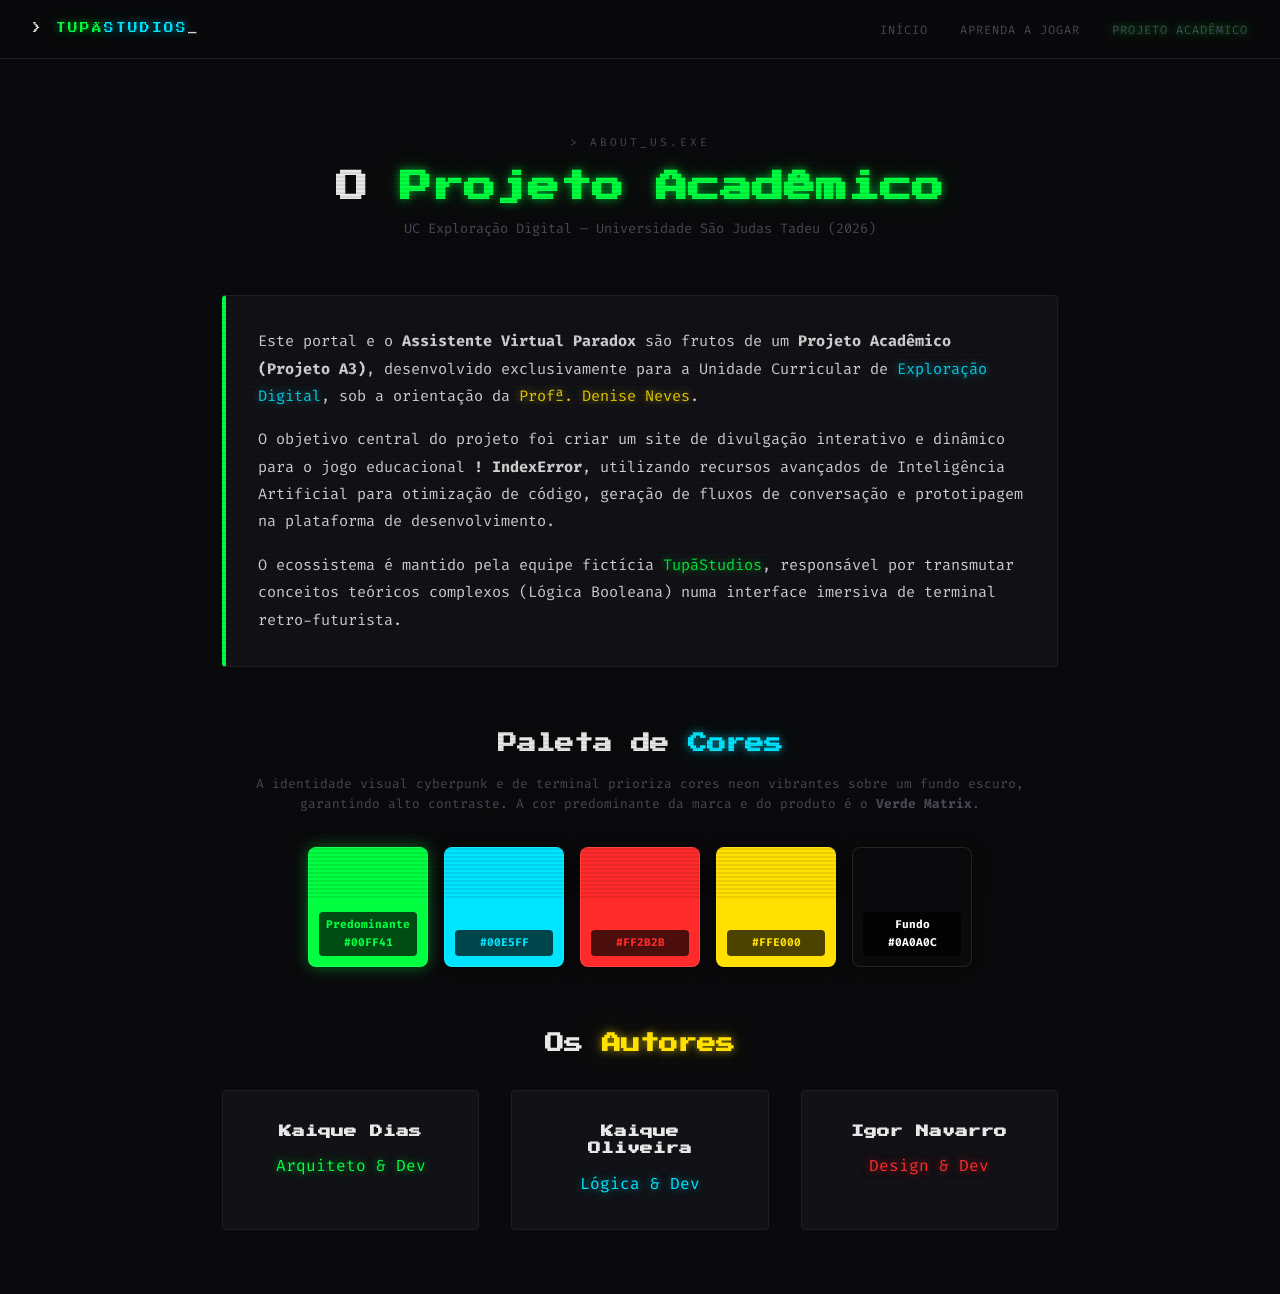
==== tupa.html @ 212822aa "feat/v12-ux-e-telas" ====
<!DOCTYPE html>
<html lang="pt-BR">
<head>
  <meta charset="UTF-8" />
  <meta name="viewport" content="width=device-width, initial-scale=1.0" />
  <title>Projeto Acadêmico — TupãStudios</title>
  <link href="https://fonts.googleapis.com/css2?family=Press+Start+2P&family=Fira+Code:wght@300;400;500;600&display=swap" rel="stylesheet" />
  <link rel="stylesheet" href="style.css" />
  <style>
    .about-content { padding: 8rem 2rem 4rem; max-width: 900px; margin: 0 auto; text-align: center; }
    
    .company-desc { background: var(--bg-card); border: 1px solid var(--border); padding: 2rem; border-radius: 4px; text-align: left; margin-bottom: 3rem; border-left: 4px solid var(--green); }
    .company-desc p { margin-bottom: 1rem; font-size: 0.95rem; color: var(--white); opacity: 0.9; line-height: 1.8; }
    .company-desc p:last-child { margin-bottom: 0; }

    .team-grid { display: grid; grid-template-columns: repeat(auto-fit, minmax(250px, 1fr)); gap: 2rem; margin-top: 2rem; }
    .team-member { background: var(--bg-card); border: 1px solid var(--border); padding: 2rem; border-radius: 4px; transition: transform 0.2s; }
    .team-member:hover { transform: translateY(-5px); border-color: var(--green); }
    .team-member h3 { font-family: var(--font-pixel); color: var(--white); font-size: 0.8rem; margin-bottom: 0.8rem; line-height: 1.4; }

    /* NOVA SEÇÃO: PALETA DE CORES */
    .palette-container { display: flex; flex-wrap: wrap; gap: 1rem; justify-content: center; margin-top: 2rem; margin-bottom: 4rem;}
    .color-swatch { width: 120px; height: 120px; border-radius: 8px; display: flex; flex-direction: column; justify-content: flex-end; padding: 10px; border: 1px solid rgba(255,255,255,0.1); box-shadow: 0 4px 15px rgba(0,0,0,0.5); }
    .swatch-hex { font-family: var(--font-mono); font-size: 0.7rem; font-weight: bold; background: rgba(0,0,0,0.7); padding: 4px; border-radius: 4px; text-align: center; }
    
    /* LORE ESCONDIDA */
    .lore-section { margin-top: 4rem; background: rgba(255, 43, 43, 0.05); padding: 3rem 2rem; border: 1px solid var(--red); border-radius: 4px; text-align: left; display: none; animation: glitch-reveal 0.5s ease; }
    @keyframes glitch-reveal { 0% { opacity: 0; transform: scale(0.98) translate(-5px, 5px); } 100% { opacity: 1; transform: scale(1) translate(0, 0); } }
    .lore-section h2 { font-family: var(--font-pixel); color: var(--red); font-size: 1.2rem; margin-bottom: 1.5rem; text-align: center; text-shadow: var(--glow-red);}
    .lore-item { margin-bottom: 1.5rem; padding-bottom: 1.5rem; border-bottom: 1px dashed rgba(255, 43, 43, 0.3); }
    .lore-item:last-child { border-bottom: none; margin-bottom: 0; padding-bottom: 0;}
    
    .secret-trigger { cursor: pointer; user-select: none; transition: color 0.2s; }
  </style>
</head>
<body>

  <div class="scanlines" aria-hidden="true"></div>

  <nav class="navbar">
    <span class="nav-logo">&gt; <span class="accent-green">TUPÃ</span><span class="accent-cyan">STUDIOS</span><span class="blink">_</span></span>
    <ul class="nav-links">
      <li><a href="index.html">Início</a></li>
      <li><a href="tutorial.html">Aprenda a Jogar</a></li>
      <li><a href="tupa.html" class="accent-green">Projeto Acadêmico</a></li>
    </ul>
  </nav>

  <div class="about-content">
    <div class="section-header">
      <span class="section-tag mono secret-trigger" id="lore-trigger" title="Arquivo de sistema bloqueado...">&gt; ABOUT_US.exe</span>
      <h2 class="section-title">O <span class="accent-green">Projeto Acadêmico</span></h2>
      <p class="section-sub">UC Exploração Digital — Universidade São Judas Tadeu (2026)</p>
    </div>

    <div class="company-desc mono">
      <p>Este portal e o <strong>Assistente Virtual Paradox</strong> são frutos de um <strong>Projeto Acadêmico (Projeto A3)</strong>, desenvolvido exclusivamente para a Unidade Curricular de <span class="accent-cyan">Exploração Digital</span>, sob a orientação da <span class="accent-yellow">Profª. Denise Neves</span>.</p>
      
      <p>O objetivo central do projeto foi criar um site de divulgação interativo e dinâmico para o jogo educacional <strong>! IndexError</strong>, utilizando recursos avançados de Inteligência Artificial para otimização de código, geração de fluxos de conversação e prototipagem na plataforma de desenvolvimento.</p>

      <p>O ecossistema é mantido pela equipe fictícia <span class="accent-green">TupãStudios</span>, responsável por transmutar conceitos teóricos complexos (Lógica Booleana) numa interface imersiva de terminal retro-futurista.</p>
    </div>

    <h2 class="section-title" style="font-size: 1.2rem; margin-top: 4rem; margin-bottom: 1rem;">Paleta de <span class="accent-cyan">Cores</span></h2>
    <p class="mono" style="font-size: 0.8rem; color: var(--muted); margin-bottom: 2rem;">A identidade visual cyberpunk e de terminal prioriza cores neon vibrantes sobre um fundo escuro, garantindo alto contraste. A cor predominante da marca e do produto é o <strong>Verde Matrix</strong>.</p>
    
    <div class="palette-container">
      <div class="color-swatch" style="background-color: #00ff41; box-shadow: 0 0 15px rgba(0,255,65,0.4);">
        <span class="swatch-hex" style="color: #00ff41;">Predominante<br>#00FF41</span>
      </div>
      <div class="color-swatch" style="background-color: #00e5ff;">
        <span class="swatch-hex" style="color: #00e5ff;">#00E5FF</span>
      </div>
      <div class="color-swatch" style="background-color: #ff2b2b;">
        <span class="swatch-hex" style="color: #ff2b2b;">#FF2B2B</span>
      </div>
      <div class="color-swatch" style="background-color: #ffe000;">
        <span class="swatch-hex" style="color: #ffe000;">#FFE000</span>
      </div>
      <div class="color-swatch" style="background-color: #0a0a0c;">
        <span class="swatch-hex" style="color: #fff;">Fundo<br>#0A0A0C</span>
      </div>
    </div>

    <h2 class="section-title" style="font-size: 1.2rem; margin-top: 4rem; margin-bottom: 2rem;">Os <span class="accent-yellow">Autores</span></h2>
    <div class="team-grid">
      <div class="team-member">
        <h3>Kaique Dias</h3>
        <p class="mono accent-green">Arquiteto & Dev</p>
      </div>
      <div class="team-member">
        <h3>Kaique Oliveira</h3>
        <p class="mono accent-cyan">Lógica & Dev</p>
      </div>
      <div class="team-member">
        <h3>Igor Navarro</h3>
        <p class="mono accent-red">Design & Dev</p>
      </div>
    </div>

    <div class="lore-section" id="secret-lore">
      <h2>⚠️ ARQUIVOS DA TUPÃ DESBLOQUEADOS ⚠️</h2>
      <div class="lore-item">
        <h3 class="accent-yellow mono">&gt; Operação Igor Furlobo</h3>
        <p class="mono">Reza a lenda na TupãStudios que o email do Igor na verdade é "igorfurabolo". Enquanto os dois Kaiques codam, o Igor garante o nível de açúcar do time roubando doces na calada da noite.</p>
      </div>
      <div class="lore-item">
        <h3 class="accent-cyan mono">&gt; Segurança Nível Unicórnio</h3>
        <p class="mono">A sala de servidores da Matriz é guardada por um unicórnio tático. É ele quem reinicia os roteadores quando o ping do jogo sobe.</p>
      </div>
      <div class="lore-item">
        <h3 class="accent-red mono">&gt; O Módulo Italiano (Paradox)</h3>
        <p class="mono">Durante madrugadas intensas de código, o bot Paradox herdou o espírito das pistas. Experimente falar sobre "Francesco Virgolini" no Chatbot e veja o sotaque italiano assumir o controle.</p>
      </div>
    </div>

  </div>

  <script>
    const trigger = document.getElementById('lore-trigger');
    const loreSection = document.getElementById('secret-lore');
    let clickCount = 0;
    let clickTimer;

    trigger.addEventListener('click', () => {
      clickCount++;
      clearTimeout(clickTimer);
      clickTimer = setTimeout(() => { clickCount = 0; }, 1500);

      if (clickCount === 1) trigger.style.color = 'var(--yellow)';
      if (clickCount === 2) trigger.style.color = 'var(--red)';

      if (clickCount === 3) {
        trigger.textContent = '> ACESSO_CONCEDIDO';
        trigger.style.color = 'var(--green)';
        loreSection.style.display = 'block';
        setTimeout(() => { loreSection.scrollIntoView({ behavior: 'smooth', block: 'start' }); }, 100);
        trigger.style.pointerEvents = 'none';
      }
    });
  </script>

  <script src="script.js"></script>
</body>
</html>
---- style.css ----
/* ===================================
   ! IndexError — TupãStudios
   style.css
   =================================== */

/* ---- RESET & BASE ---- */
*, *::before, *::after {
  box-sizing: border-box;
  margin: 0;
  padding: 0;
}

:root {
  --bg:          #0a0a0c;
  --bg-2:        #0f0f14;
  --bg-3:        #141419;
  --bg-card:     #111116;
  --green:       #00ff41;
  --green-dim:   #00c832;
  --red:         #ff2b2b;
  --red-dim:     #c41a1a;
  --cyan:        #00e5ff;
  --cyan-dim:    #009fb5;
  --yellow:      #ffe000;
  --yellow-dim:  #c8a800;
  --white:       #e8e8e8;
  --muted:       #4a4a5a;
  --border:      #1e1e28;
  --font-pixel:  'Press Start 2P', monospace;
  --font-mono:   'Fira Code', 'Courier New', monospace;
  --glow-green:  0 0 8px rgba(0,255,65,0.6),  0 0 24px rgba(0,255,65,0.2);
  --glow-cyan:   0 0 8px rgba(0,229,255,0.6), 0 0 24px rgba(0,229,255,0.2);
  --glow-red:    0 0 8px rgba(255,43,43,0.6), 0 0 24px rgba(255,43,43,0.2);
  --glow-yellow: 0 0 8px rgba(255,224,0,0.6), 0 0 24px rgba(255,224,0,0.2);
}

html {
  scroll-behavior: smooth;
  font-size: 16px;
}

body {
  background-color: var(--bg);
  color: var(--white);
  font-family: var(--font-mono);
  overflow-x: hidden;
  line-height: 1.6;
}

/* ---- UTILITY ---- */
.mono          { font-family: var(--font-mono); }
.accent-green  { color: var(--green); text-shadow: var(--glow-green); }
.accent-red    { color: var(--red); text-shadow: var(--glow-red); }
.accent-cyan   { color: var(--cyan); text-shadow: var(--glow-cyan); }
.accent-yellow { color: var(--yellow); text-shadow: var(--glow-yellow); }
.accent-white  { color: var(--white); text-shadow: 0 0 5px rgba(255,255,255,0.5); }

code {
  font-family: var(--font-mono);
  background: rgba(0,255,65,0.08);
  color: var(--green);
  padding: 0 4px;
  border-radius: 2px;
  border: 1px solid rgba(0,255,65,0.2);
}

.container {
  max-width: 1100px;
  margin: 0 auto;
  padding: 0 2rem;
}

/* ---- SCANLINES ---- */
.scanlines {
  position: fixed;
  inset: 0;
  z-index: 9999;
  pointer-events: none;
  background: repeating-linear-gradient(
    0deg,
    transparent,
    transparent 2px,
    rgba(0,0,0,0.08) 2px,
    rgba(0,0,0,0.08) 4px
  );
}

/* ---- BLINK ---- */
@keyframes blink {
  0%,100% { opacity: 1; }
  50%      { opacity: 0; }
}
.blink { animation: blink 1s step-start infinite; }

/* ---- GLITCH TITLE ---- */
@keyframes glitch-1 {
  0%,100%   { clip-path: inset(40% 0 61% 0); transform: translate(-4px, 0); }
  20%       { clip-path: inset(92% 0 1%  0); transform: translate(4px,  0); }
  40%       { clip-path: inset(43% 0 50% 0); transform: translate(-2px, 0); }
  60%       { clip-path: inset(25% 0 58% 0); transform: translate(2px,  0); }
  80%       { clip-path: inset(54% 0 7%  0); transform: translate(-4px, 0); }
}
@keyframes glitch-2 {
  0%,100%   { clip-path: inset(61% 0 1%  0); transform: translate(4px,  0); }
  20%       { clip-path: inset(33% 0 40% 0); transform: translate(-4px, 0); }
  40%       { clip-path: inset(72% 0 14% 0); transform: translate(2px,  0); }
  60%       { clip-path: inset(10% 0 83% 0); transform: translate(-2px, 0); }
  80%       { clip-path: inset(82% 0 3%  0); transform: translate(4px,  0); }
}

.glitch { position: relative; }
.glitch::before,
.glitch::after {
  content: attr(data-text);
  position: absolute;
  inset: 0;
  font-family: inherit;
  font-size: inherit;
}
.glitch::before {
  color: var(--cyan);
  animation: glitch-1 3s infinite linear;
  opacity: 0.7;
}
.glitch::after {
  color: var(--red);
  animation: glitch-2 3s infinite linear;
  opacity: 0.7;
}

/* ---- NAVBAR ---- */
.navbar {
  position: fixed;
  top: 0; left: 0; right: 0;
  z-index: 1000;
  display: flex;
  align-items: center;
  justify-content: space-between;
  padding: 1rem 2rem;
  background: rgba(10,10,12,0.85);
  backdrop-filter: blur(8px);
  border-bottom: 1px solid var(--border);
}

.nav-logo {
  font-family: var(--font-pixel);
  font-size: 0.6rem;
  letter-spacing: 2px;
  white-space: nowrap;
}

.nav-links {
  list-style: none;
  display: flex;
  gap: 2rem;
}

.nav-links a {
  color: var(--muted);
  text-decoration: none;
  font-size: 0.75rem;
  letter-spacing: 1px;
  text-transform: uppercase;
  transition: color 0.2s;
}
.nav-links a:hover { color: var(--green); text-shadow: var(--glow-green); }

.nav-cta {
  border: 1px solid var(--green) !important;
  color: var(--green) !important;
  padding: 0.3rem 0.8rem;
  border-radius: 2px;
}
.nav-cta:hover {
  background: rgba(0,255,65,0.1) !important;
}

.hamburger {
  display: none;
  background: none;
  border: none;
  color: var(--green);
  font-size: 1.4rem;
  cursor: pointer;
}

/* ---- HERO ---- */
@keyframes fade-up {
  from { opacity:0; transform: translateY(24px); }
  to   { opacity:1; transform: translateY(0); }
}

.hero {
  position: relative;
  min-height: 100vh;
  display: flex;
  flex-direction: column;
  align-items: center;
  justify-content: center;
  text-align: center;
  padding: 8rem 2rem 4rem;
  overflow: hidden;
}

/* animated grid bg */
.hero-bg-grid {
  position: absolute;
  inset: 0;
  background-image:
    linear-gradient(rgba(0,255,65,0.04) 1px, transparent 1px),
    linear-gradient(90deg, rgba(0,255,65,0.04) 1px, transparent 1px);
  background-size: 40px 40px;
  animation: grid-pan 20s linear infinite;
}
@keyframes grid-pan {
  from { background-position: 0 0; }
  to   { background-position: 40px 40px; }
}

.hero-glitch-wrapper {
  position: relative;
  z-index: 1;
  animation: fade-up 0.8s ease both;
}

.hero-pre-title {
  font-family: var(--font-mono);
  font-size: 0.75rem;
  color: var(--green);
  letter-spacing: 3px;
  margin-bottom: 1.5rem;
  animation: fade-up 0.6s 0.1s ease both;
  opacity: 0;
}

.hero-title {
  font-family: var(--font-pixel);
  font-size: clamp(2.2rem, 8vw, 5.5rem);
  color: var(--green);
  text-shadow: var(--glow-green);
  line-height: 1.1;
  margin-bottom: 1.5rem;
  animation: fade-up 0.7s 0.3s ease both;
  opacity: 0;
}

.hero-subtitle {
  font-family: var(--font-mono);
  font-size: clamp(0.9rem, 2vw, 1.15rem);
  color: var(--white);
  line-height: 1.8;
  max-width: 600px;
  margin: 0 auto 2.5rem;
  animation: fade-up 0.7s 0.5s ease both;
  opacity: 0;
}

.hero-buttons {
  display: flex;
  gap: 1rem;
  justify-content: center;
  flex-wrap: wrap;
  margin-bottom: 3rem;
  animation: fade-up 0.7s 0.7s ease both;
  opacity: 0;
}

.btn-primary, .btn-secondary {
  display: inline-flex;
  align-items: center;
  gap: 0.5rem;
  padding: 0.9rem 1.8rem;
  font-family: var(--font-pixel);
  font-size: 0.55rem;
  text-decoration: none;
  letter-spacing: 1px;
  border-radius: 2px;
  transition: all 0.2s;
  cursor: pointer;
  border: 2px solid transparent;
}

.btn-primary {
  background: var(--green);
  color: var(--bg);
  border-color: var(--green);
}
.btn-primary:hover {
  background: transparent;
  color: var(--green);
  box-shadow: var(--glow-green);
}

.btn-secondary {
  background: transparent;
  color: var(--cyan);
  border-color: var(--cyan);
}
.btn-secondary:hover {
  background: rgba(0,229,255,0.1);
  box-shadow: var(--glow-cyan);
}

.btn-icon { font-size: 0.8rem; }

.hero-stats {
  display: flex;
  align-items: center;
  justify-content: center;
  gap: 1.5rem;
  animation: fade-up 0.7s 0.9s ease both;
  opacity: 0;
  flex-wrap: wrap;
}

.stat-item { display: flex; flex-direction: column; align-items: center; gap: 0.2rem; }
.stat-val   { font-family: var(--font-pixel); font-size: 1.4rem; }
.stat-label { font-family: var(--font-mono); font-size: 0.6rem; color: var(--muted); letter-spacing: 2px; }
.stat-sep   { color: var(--muted); font-size: 1.5rem; }

.hero-scroll-hint {
  position: absolute;
  bottom: 2rem;
  left: 50%;
  transform: translateX(-50%);
  display: flex;
  flex-direction: column;
  align-items: center;
  gap: 0.3rem;
  color: var(--muted);
  font-size: 0.65rem;
  animation: fade-up 1s 1.2s ease both;
  opacity: 0;
}
@keyframes bounce {
  0%,100% { transform: translateY(0); }
  50%     { transform: translateY(6px); }
}
.scroll-arrow { animation: bounce 1.5s ease infinite; }

/* ---- SECTION COMMON ---- */
.section-about,
.section-mechanics,
.section-terminal {
  padding: 6rem 0;
  position: relative;
}

.section-about    { background: var(--bg-2); }
.section-mechanics{ background: var(--bg); }
.section-terminal { background: var(--bg-2); }

.section-header {
  text-align: center;
  margin-bottom: 3.5rem;
}

.section-tag {
  display: inline-block;
  font-size: 0.7rem;
  color: var(--muted);
  letter-spacing: 3px;
  margin-bottom: 0.8rem;
  text-transform: uppercase;
}

.section-title {
  font-family: var(--font-pixel);
  font-size: clamp(1.2rem, 4vw, 2rem);
  margin-bottom: 0.5rem;
  line-height: 1.4;
}

.section-sub {
  color: var(--muted);
  font-size: 0.85rem;
  max-width: 520px;
  margin: 0 auto;
}

/* ---- ABOUT SECTION ---- */
.about-grid {
  display: grid;
  grid-template-columns: 1fr 1fr;
  gap: 3rem;
  align-items: center;
}

.about-desc {
  font-size: 0.9rem;
  color: var(--white);
  margin-bottom: 1.2rem;
  line-height: 1.8;
  opacity: 0.9;
}

/* Terminal Mockup (hero preview) */
.terminal-mockup {
  background: var(--bg-card);
  border: 1px solid var(--border);
  border-radius: 4px;
  overflow: hidden;
  box-shadow: 0 0 40px rgba(0,255,65,0.08);
}

.tm-header {
  background: #1a1a22;
  padding: 0.7rem 1rem;
  display: flex;
  align-items: center;
  gap: 0.5rem;
  border-bottom: 1px solid var(--border);
}

.tm-dot {
  width: 12px; height: 12px;
  border-radius: 50%;
}
.tm-dot.red    { background: var(--red);    box-shadow: 0 0 6px var(--red); }
.tm-dot.yellow { background: var(--yellow); box-shadow: 0 0 6px var(--yellow); }
.tm-dot.green  { background: var(--green);  box-shadow: 0 0 6px var(--green); }

.tm-title {
  flex: 1;
  text-align: center;
  font-size: 0.65rem;
  color: var(--muted);
}

.tm-body {
  padding: 1.2rem;
  min-height: 180px;
}

.tm-line {
  font-size: 0.75rem;
  margin-bottom: 0.5rem;
  line-height: 1.6;
}

.tm-input-line { display: flex; align-items: center; gap: 0.3rem; margin-top: 0.8rem; }
.tm-cursor { color: var(--green); }

/* flicker anim for one line */
@keyframes flicker {
  0%,95%,100% { opacity: 1; }
  96%         { opacity: 0.3; }
  98%         { opacity: 0.7; }
}
.blink-line { animation: flicker 4s ease infinite; }

/* ---- MECHANICS ---- */
.mechanics-grid {
  display: grid;
  grid-template-columns: repeat(3, 1fr);
  gap: 1.5rem;
}

.level-card {
  background: var(--bg-card);
  border: 1px solid var(--border);
  border-radius: 4px;
  padding: 2rem 1.5rem;
  transition: transform 0.2s, border-color 0.2s, box-shadow 0.2s;
  position: relative;
  overflow: hidden;
}
.level-card::before {
  content: '';
  position: absolute;
  top: 0; left: 0; right: 0;
  height: 2px;
}
.level-card[data-level="1"]::before { background: var(--green); box-shadow: var(--glow-green); }
.level-card[data-level="2"]::before { background: var(--cyan);  box-shadow: var(--glow-cyan); }
.level-card[data-level="3"]::before { background: var(--red);   box-shadow: var(--glow-red); }

.level-card:hover {
  transform: translateY(-6px);
  border-color: var(--muted);
}
.level-card[data-level="1"]:hover { box-shadow: 0 8px 32px rgba(0,255,65,0.12); }
.level-card[data-level="2"]:hover { box-shadow: 0 8px 32px rgba(0,229,255,0.12); }
.level-card[data-level="3"]:hover { box-shadow: 0 8px 32px rgba(255,43,43,0.12); }

.level-number {
  font-size: 0.55rem;
  color: var(--muted);
  letter-spacing: 3px;
  margin-bottom: 0.8rem;
}

.level-op {
  font-family: var(--font-pixel);
  font-size: 2rem;
  margin-bottom: 0.8rem;
}

.level-name {
  font-family: var(--font-pixel);
  font-size: 0.8rem;
  margin-bottom: 1rem;
  color: var(--white);
}

.level-desc {
  font-size: 0.75rem;
  color: var(--muted);
  line-height: 1.8;
  margin-bottom: 1.2rem;
}

.level-examples {
  display: flex;
  flex-direction: column;
  gap: 0.5rem;
  margin-bottom: 1.2rem;
}

.cmd-example {
  display: flex;
  align-items: center;
  gap: 0.5rem;
  font-size: 0.7rem;
  background: rgba(0,0,0,0.3);
  padding: 0.4rem 0.6rem;
  border-radius: 2px;
  border-left: 2px solid var(--border);
  flex-wrap: wrap;
}

.cmd-arrow { color: var(--muted); }

.level-badge {
  border-top: 1px solid var(--border);
  padding-top: 0.8rem;
}
.badge-text {
  font-size: 0.55rem;
  color: var(--muted);
  letter-spacing: 2px;
}

/* ---- PARADOX TERMINAL ---- */
.terminal-container {
  max-width: 780px;
  margin: 0 auto;
  background: var(--bg-card);
  border: 1px solid var(--border);
  border-radius: 4px;
  overflow: hidden;
  box-shadow: 0 0 60px rgba(0,229,255,0.08);
}

.terminal-header {
  background: #1a1a22;
  padding: 0.7rem 1rem;
  display: flex;
  align-items: center;
  gap: 0.8rem;
  border-bottom: 1px solid var(--border);
}

.term-dots { display: flex; gap: 0.4rem; }

.term-title {
  flex: 1;
  text-align: center;
  font-size: 0.65rem;
  color: var(--muted);
}

.term-status {
  font-size: 0.6rem;
  letter-spacing: 1px;
}

.terminal-body {
  min-height: 320px;
  max-height: 400px;
  overflow-y: auto;
  padding: 1.2rem;
  display: flex;
  flex-direction: column;
  gap: 0.4rem;
  scroll-behavior: smooth;
}

/* scrollbar */
.terminal-body::-webkit-scrollbar { width: 4px; }
.terminal-body::-webkit-scrollbar-track { background: transparent; }
.terminal-body::-webkit-scrollbar-thumb { background: var(--muted); border-radius: 2px; }

.term-msg {
  font-size: 0.78rem;
  line-height: 1.7;
  animation: msg-appear 0.2s ease;
}
@keyframes msg-appear {
  from { opacity:0; transform:translateX(-8px); }
  to   { opacity:1; transform:translateX(0); }
}

.term-msg.bot  { color: var(--cyan); }
.term-msg.user { color: var(--white); }
.term-msg.sys  { color: var(--yellow); font-style: italic; }
.term-msg.err  { color: var(--red); }
.term-msg.ok   { color: var(--green); }

.term-msg .prefix { opacity: 0.6; margin-right: 0.4rem; }

.terminal-input-area {
  display: flex;
  align-items: center;
  gap: 0.5rem;
  padding: 0.8rem 1.2rem;
  border-top: 1px solid var(--border);
  background: rgba(0,0,0,0.2);
}

.input-prompt {
  font-size: 0.7rem;
  white-space: nowrap;
  flex-shrink: 0;
}

.terminal-input {
  flex: 1;
  background: transparent;
  border: none;
  outline: none;
  color: var(--white);
  font-family: var(--font-mono);
  font-size: 0.82rem;
  caret-color: var(--green);
}

.terminal-hint {
  padding: 0.5rem 1.2rem;
  font-size: 0.62rem;
  color: var(--muted);
  border-top: 1px solid var(--border);
  background: rgba(0,0,0,0.15);
}

/* ---- FOOTER ---- */
.footer {
  background: var(--bg);
  border-top: 1px solid var(--border);
  padding: 3rem 0 0;
}

.footer-inner {
  display: flex;
  flex-wrap: wrap;
  gap: 1.5rem;
  justify-content: space-between;
  align-items: center;
  padding-bottom: 2rem;
}

.footer-logo {
  font-size: 0.85rem;
}

.footer-links {
  display: flex;
  gap: 1.5rem;
  flex-wrap: wrap;
}

.footer-links a {
  color: var(--muted);
  text-decoration: none;
  font-size: 0.75rem;
  transition: color 0.2s;
}
.footer-links a:hover { color: var(--green); }

.footer-copy {
  font-size: 0.7rem;
  color: var(--muted);
  width: 100%;
  text-align: center;
  padding-top: 1rem;
  border-top: 1px solid var(--border);
}

.footer-bottom {
  text-align: center;
  padding: 1rem 2rem;
  font-size: 0.6rem;
  color: var(--muted);
  border-top: 1px solid var(--border);
}

/* ---- MOBILE NAV ---- */
@media (max-width: 768px) {
  .hamburger { display: block; }

  .nav-links {
    display: none;
    flex-direction: column;
    gap: 1rem;
    position: absolute;
    top: 100%;
    left: 0; right: 0;
    background: rgba(10,10,12,0.97);
    padding: 1.5rem 2rem;
    border-bottom: 1px solid var(--border);
    backdrop-filter: blur(8px);
  }
  .nav-links.open { display: flex; }

  .about-grid { grid-template-columns: 1fr; }

  .mechanics-grid { grid-template-columns: 1fr; }

  .hero-title { font-size: 2rem; }

  .footer-inner { flex-direction: column; text-align: center; }
}

@media (max-width: 480px) {
  .terminal-container { margin: 0; border-radius: 0; border-left: none; border-right: none; }
  .hero-stats { gap: 0.8rem; }
  .stat-val { font-size: 1rem; }
}

/* ---- DEMO TIMER ANIMATION ---- */
@keyframes timer-pulse {
  0%,100% { text-shadow: var(--glow-red); }
  50%     { text-shadow: none; }
}
#demo-timer { animation: timer-pulse 1s ease infinite; }


/* ---- MODE TOGGLE ---- */
.mode-toggle-container {
  margin-top: 1.5rem;
  display: flex;
  align-items: center;
  justify-content: center;
  gap: 1rem;
}

.mode-label {
  font-size: 0.7rem;
  color: var(--muted);
}

.mode-btn {
  background: transparent;
  border: 1px solid var(--border);
  padding: 0.5rem 1rem;
  font-family: var(--font-pixel);
  font-size: 0.6rem;
  cursor: pointer;
  transition: all 0.3s;
  border-radius: 4px;
}

.mode-btn.sarcastic {
  color: var(--red);
  border-color: var(--red);
  box-shadow: inset 0 0 10px rgba(255, 43, 43, 0.1);
}

.mode-btn.assistant {
  color: var(--cyan);
  border-color: var(--cyan);
  box-shadow: inset 0 0 10px rgba(0, 229, 255, 0.1);
}

.mechanics-grid {
  grid-template-columns: repeat(auto-fit, minmax(300px, 1fr)); /* Melhora o layout para 5 itens */
}

/* =========================================================
   CHATBOT FLUTUANTE (WIDGET)
   ========================================================= */
.chat-widget {
  position: fixed;
  bottom: 2rem;
  right: 2rem;
  z-index: 9999;
  display: flex;
  flex-direction: column;
  align-items: flex-end;
}

.chat-toggle-btn {
  background: var(--bg-card);
  border: 1px solid var(--cyan);
  color: var(--white);
  padding: 1rem 1.5rem;
  border-radius: 30px;
  font-family: var(--font-pixel);
  font-size: 0.6rem;
  cursor: pointer;
  box-shadow: var(--glow-cyan);
  transition: all 0.3s ease;
  display: flex;
  align-items: center;
  gap: 0.5rem;
}

.chat-toggle-btn:hover {
  background: rgba(0, 229, 255, 0.1);
  transform: translateY(-5px);
}

.chat-window {
  width: 450px;
  height: 550px;
  background: var(--bg-card);
  border: 1px solid var(--border);
  border-radius: 8px;
  box-shadow: 0 10px 50px rgba(0, 229, 255, 0.15);
  display: flex;
  flex-direction: column;
  margin-bottom: 1rem;
  transition: all 0.3s cubic-bezier(0.25, 0.8, 0.25, 1);
  
  /* Estado Fechado */
  opacity: 0;
  transform: translateY(20px) scale(0.95);
  pointer-events: none;
  transform-origin: bottom right;
}

.chat-window.open {
  /* Estado Aberto */
  opacity: 1;
  transform: translateY(0) scale(1);
  pointer-events: all;
}

.chat-window.expanded {
  /* Estado Expandido (Ecrã Inteiro/Maior) */
  width: 80vw;
  height: 80vh;
  position: fixed;
  top: 50%;
  left: 50%;
  transform: translate(-50%, -50%) scale(1);
  margin-bottom: 0;
  z-index: 10000;
}

/* Responsividade para celular */
@media (max-width: 768px) {
  .chat-widget {
    bottom: 1rem;
    right: 1rem;
  }
  .chat-window {
    width: calc(100vw - 2rem);
    height: 60vh;
  }
  .chat-window.expanded {
    width: 100vw;
    height: 100vh;
    border-radius: 0;
  }
  .chat-toggle-btn {
    padding: 1rem;
  }
  .chat-toggle-btn span:last-child {
    display: none; /* Esconde o texto "Falar com Paradox" no celular, deixa só o ícone */
  }
}
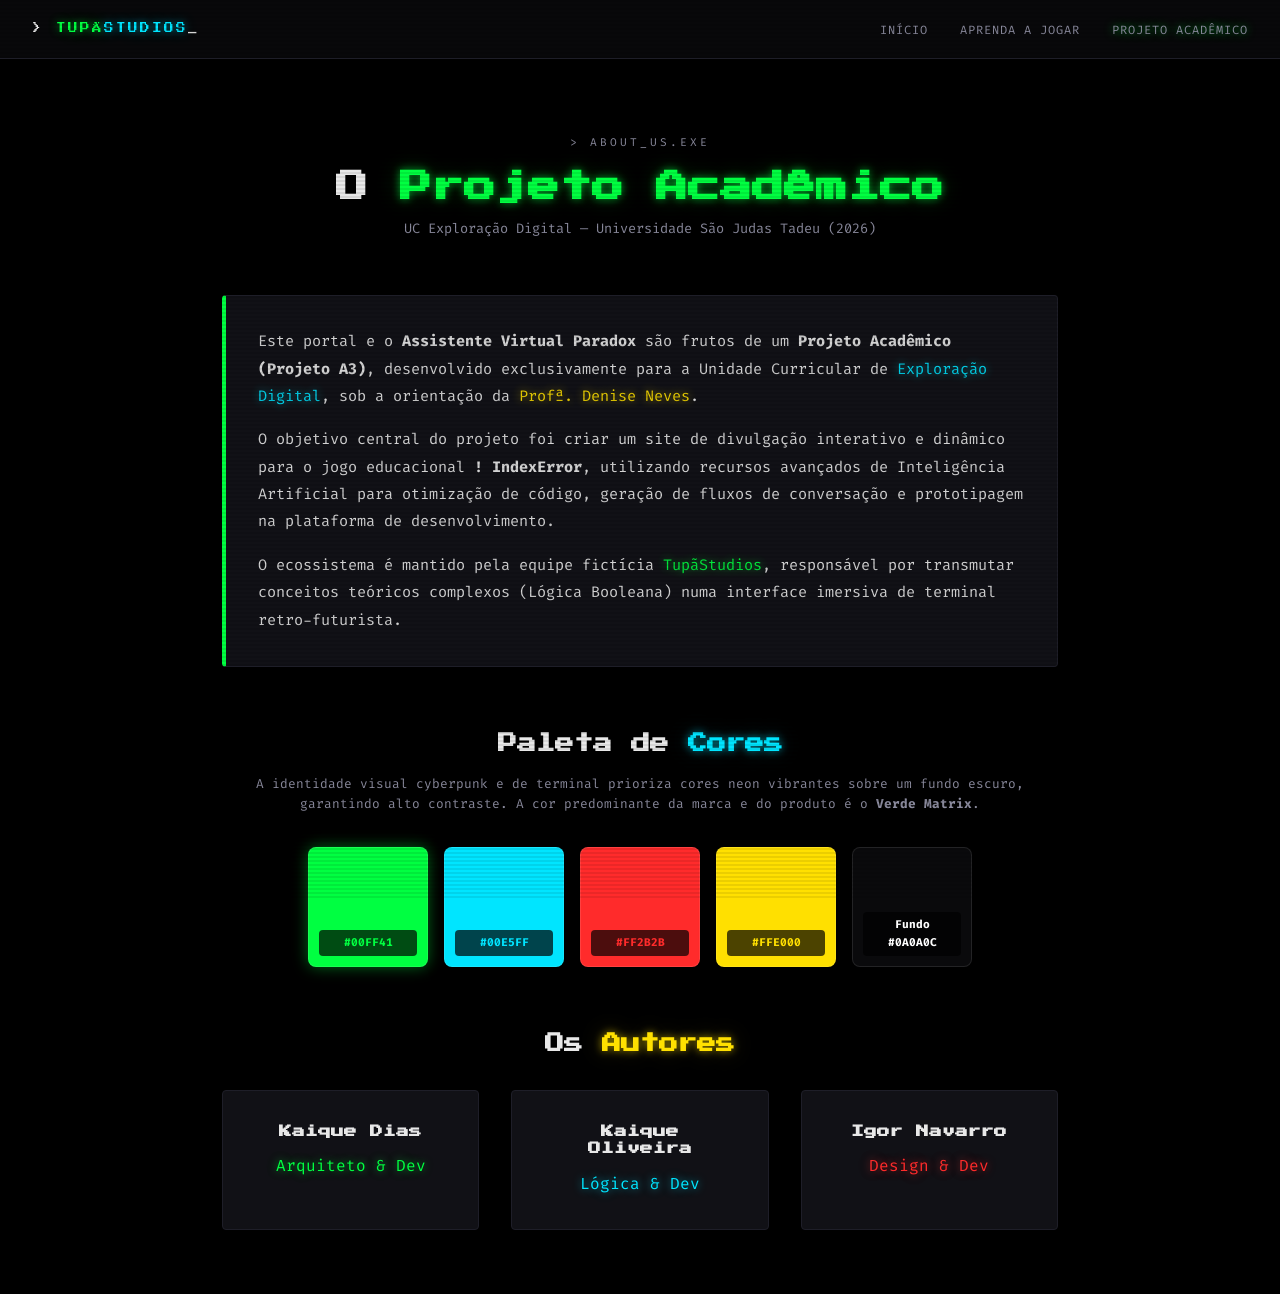
==== commit 842ac44b: "feat: polimento final de UI/UX, responsividade de gaps e link home no logo" ====
--- a/tupa.html
+++ b/tupa.html
@@ -1,145 +1,148 @@
-<!DOCTYPE html>
-<html lang="pt-BR">
-<head>
-  <meta charset="UTF-8" />
-  <meta name="viewport" content="width=device-width, initial-scale=1.0" />
-  <title>Projeto Acadêmico — TupãStudios</title>
-  <link href="https://fonts.googleapis.com/css2?family=Press+Start+2P&family=Fira+Code:wght@300;400;500;600&display=swap" rel="stylesheet" />
-  <link rel="stylesheet" href="style.css" />
-  <style>
-    .about-content { padding: 8rem 2rem 4rem; max-width: 900px; margin: 0 auto; text-align: center; }
-    
-    .company-desc { background: var(--bg-card); border: 1px solid var(--border); padding: 2rem; border-radius: 4px; text-align: left; margin-bottom: 3rem; border-left: 4px solid var(--green); }
-    .company-desc p { margin-bottom: 1rem; font-size: 0.95rem; color: var(--white); opacity: 0.9; line-height: 1.8; }
-    .company-desc p:last-child { margin-bottom: 0; }
-
-    .team-grid { display: grid; grid-template-columns: repeat(auto-fit, minmax(250px, 1fr)); gap: 2rem; margin-top: 2rem; }
-    .team-member { background: var(--bg-card); border: 1px solid var(--border); padding: 2rem; border-radius: 4px; transition: transform 0.2s; }
-    .team-member:hover { transform: translateY(-5px); border-color: var(--green); }
-    .team-member h3 { font-family: var(--font-pixel); color: var(--white); font-size: 0.8rem; margin-bottom: 0.8rem; line-height: 1.4; }
-
-    /* NOVA SEÇÃO: PALETA DE CORES */
-    .palette-container { display: flex; flex-wrap: wrap; gap: 1rem; justify-content: center; margin-top: 2rem; margin-bottom: 4rem;}
-    .color-swatch { width: 120px; height: 120px; border-radius: 8px; display: flex; flex-direction: column; justify-content: flex-end; padding: 10px; border: 1px solid rgba(255,255,255,0.1); box-shadow: 0 4px 15px rgba(0,0,0,0.5); }
-    .swatch-hex { font-family: var(--font-mono); font-size: 0.7rem; font-weight: bold; background: rgba(0,0,0,0.7); padding: 4px; border-radius: 4px; text-align: center; }
-    
-    /* LORE ESCONDIDA */
-    .lore-section { margin-top: 4rem; background: rgba(255, 43, 43, 0.05); padding: 3rem 2rem; border: 1px solid var(--red); border-radius: 4px; text-align: left; display: none; animation: glitch-reveal 0.5s ease; }
-    @keyframes glitch-reveal { 0% { opacity: 0; transform: scale(0.98) translate(-5px, 5px); } 100% { opacity: 1; transform: scale(1) translate(0, 0); } }
-    .lore-section h2 { font-family: var(--font-pixel); color: var(--red); font-size: 1.2rem; margin-bottom: 1.5rem; text-align: center; text-shadow: var(--glow-red);}
-    .lore-item { margin-bottom: 1.5rem; padding-bottom: 1.5rem; border-bottom: 1px dashed rgba(255, 43, 43, 0.3); }
-    .lore-item:last-child { border-bottom: none; margin-bottom: 0; padding-bottom: 0;}
-    
-    .secret-trigger { cursor: pointer; user-select: none; transition: color 0.2s; }
-  </style>
-</head>
-<body>
-
-  <div class="scanlines" aria-hidden="true"></div>
-
-  <nav class="navbar">
-    <span class="nav-logo">&gt; <span class="accent-green">TUPÃ</span><span class="accent-cyan">STUDIOS</span><span class="blink">_</span></span>
-    <ul class="nav-links">
-      <li><a href="index.html">Início</a></li>
-      <li><a href="tutorial.html">Aprenda a Jogar</a></li>
-      <li><a href="tupa.html" class="accent-green">Projeto Acadêmico</a></li>
-    </ul>
-  </nav>
-
-  <div class="about-content">
-    <div class="section-header">
-      <span class="section-tag mono secret-trigger" id="lore-trigger" title="Arquivo de sistema bloqueado...">&gt; ABOUT_US.exe</span>
-      <h2 class="section-title">O <span class="accent-green">Projeto Acadêmico</span></h2>
-      <p class="section-sub">UC Exploração Digital — Universidade São Judas Tadeu (2026)</p>
-    </div>
-
-    <div class="company-desc mono">
-      <p>Este portal e o <strong>Assistente Virtual Paradox</strong> são frutos de um <strong>Projeto Acadêmico (Projeto A3)</strong>, desenvolvido exclusivamente para a Unidade Curricular de <span class="accent-cyan">Exploração Digital</span>, sob a orientação da <span class="accent-yellow">Profª. Denise Neves</span>.</p>
-      
-      <p>O objetivo central do projeto foi criar um site de divulgação interativo e dinâmico para o jogo educacional <strong>! IndexError</strong>, utilizando recursos avançados de Inteligência Artificial para otimização de código, geração de fluxos de conversação e prototipagem na plataforma de desenvolvimento.</p>
-
-      <p>O ecossistema é mantido pela equipe fictícia <span class="accent-green">TupãStudios</span>, responsável por transmutar conceitos teóricos complexos (Lógica Booleana) numa interface imersiva de terminal retro-futurista.</p>
-    </div>
-
-    <h2 class="section-title" style="font-size: 1.2rem; margin-top: 4rem; margin-bottom: 1rem;">Paleta de <span class="accent-cyan">Cores</span></h2>
-    <p class="mono" style="font-size: 0.8rem; color: var(--muted); margin-bottom: 2rem;">A identidade visual cyberpunk e de terminal prioriza cores neon vibrantes sobre um fundo escuro, garantindo alto contraste. A cor predominante da marca e do produto é o <strong>Verde Matrix</strong>.</p>
-    
-    <div class="palette-container">
-      <div class="color-swatch" style="background-color: #00ff41; box-shadow: 0 0 15px rgba(0,255,65,0.4);">
-        <span class="swatch-hex" style="color: #00ff41;">Predominante<br>#00FF41</span>
-      </div>
-      <div class="color-swatch" style="background-color: #00e5ff;">
-        <span class="swatch-hex" style="color: #00e5ff;">#00E5FF</span>
-      </div>
-      <div class="color-swatch" style="background-color: #ff2b2b;">
-        <span class="swatch-hex" style="color: #ff2b2b;">#FF2B2B</span>
-      </div>
-      <div class="color-swatch" style="background-color: #ffe000;">
-        <span class="swatch-hex" style="color: #ffe000;">#FFE000</span>
-      </div>
-      <div class="color-swatch" style="background-color: #0a0a0c;">
-        <span class="swatch-hex" style="color: #fff;">Fundo<br>#0A0A0C</span>
-      </div>
-    </div>
-
-    <h2 class="section-title" style="font-size: 1.2rem; margin-top: 4rem; margin-bottom: 2rem;">Os <span class="accent-yellow">Autores</span></h2>
-    <div class="team-grid">
-      <div class="team-member">
-        <h3>Kaique Dias</h3>
-        <p class="mono accent-green">Arquiteto & Dev</p>
-      </div>
-      <div class="team-member">
-        <h3>Kaique Oliveira</h3>
-        <p class="mono accent-cyan">Lógica & Dev</p>
-      </div>
-      <div class="team-member">
-        <h3>Igor Navarro</h3>
-        <p class="mono accent-red">Design & Dev</p>
-      </div>
-    </div>
-
-    <div class="lore-section" id="secret-lore">
-      <h2>⚠️ ARQUIVOS DA TUPÃ DESBLOQUEADOS ⚠️</h2>
-      <div class="lore-item">
-        <h3 class="accent-yellow mono">&gt; Operação Igor Furlobo</h3>
-        <p class="mono">Reza a lenda na TupãStudios que o email do Igor na verdade é "igorfurabolo". Enquanto os dois Kaiques codam, o Igor garante o nível de açúcar do time roubando doces na calada da noite.</p>
-      </div>
-      <div class="lore-item">
-        <h3 class="accent-cyan mono">&gt; Segurança Nível Unicórnio</h3>
-        <p class="mono">A sala de servidores da Matriz é guardada por um unicórnio tático. É ele quem reinicia os roteadores quando o ping do jogo sobe.</p>
-      </div>
-      <div class="lore-item">
-        <h3 class="accent-red mono">&gt; O Módulo Italiano (Paradox)</h3>
-        <p class="mono">Durante madrugadas intensas de código, o bot Paradox herdou o espírito das pistas. Experimente falar sobre "Francesco Virgolini" no Chatbot e veja o sotaque italiano assumir o controle.</p>
-      </div>
-    </div>
-
-  </div>
-
-  <script>
-    const trigger = document.getElementById('lore-trigger');
-    const loreSection = document.getElementById('secret-lore');
-    let clickCount = 0;
-    let clickTimer;
-
-    trigger.addEventListener('click', () => {
-      clickCount++;
-      clearTimeout(clickTimer);
-      clickTimer = setTimeout(() => { clickCount = 0; }, 1500);
-
-      if (clickCount === 1) trigger.style.color = 'var(--yellow)';
-      if (clickCount === 2) trigger.style.color = 'var(--red)';
-
-      if (clickCount === 3) {
-        trigger.textContent = '> ACESSO_CONCEDIDO';
-        trigger.style.color = 'var(--green)';
-        loreSection.style.display = 'block';
-        setTimeout(() => { loreSection.scrollIntoView({ behavior: 'smooth', block: 'start' }); }, 100);
-        trigger.style.pointerEvents = 'none';
-      }
-    });
-  </script>
-
-  <script src="script.js"></script>
-</body>
+<!DOCTYPE html>
+<html lang="pt-BR">
+<head>
+  <meta charset="UTF-8" />
+  <meta name="viewport" content="width=device-width, initial-scale=1.0" />
+  <title>Projeto Acadêmico — TupãStudios</title>
+  <link href="https://fonts.googleapis.com/css2?family=Press+Start+2P&family=Fira+Code:wght@300;400;500;600&display=swap" rel="stylesheet" />
+  <link rel="stylesheet" href="style.css" />
+  <style>
+    .about-content { padding: 8rem 2rem 4rem; max-width: 900px; margin: 0 auto; text-align: center; }
+    
+    .company-desc { background: var(--bg-card); border: 1px solid var(--border); padding: 2rem; border-radius: 4px; text-align: left; margin-bottom: 3rem; border-left: 4px solid var(--green); }
+    .company-desc p { margin-bottom: 1rem; font-size: 0.95rem; color: var(--white); opacity: 0.9; line-height: 1.8; }
+    .company-desc p:last-child { margin-bottom: 0; }
+
+    .team-grid { display: grid; grid-template-columns: repeat(auto-fit, minmax(250px, 1fr)); gap: 2rem; margin-top: 2rem; }
+    .team-member { background: var(--bg-card); border: 1px solid var(--border); padding: 2rem; border-radius: 4px; transition: transform 0.2s; }
+    .team-member:hover { transform: translateY(-5px); border-color: var(--green); }
+    .team-member h3 { font-family: var(--font-pixel); color: var(--white); font-size: 0.8rem; margin-bottom: 0.8rem; line-height: 1.4; }
+
+    /* NOVA SEÇÃO: PALETA DE CORES */
+    .palette-container { display: flex; flex-wrap: wrap; gap: 1rem; justify-content: center; margin-top: 2rem; margin-bottom: 4rem;}
+    .color-swatch { width: 120px; height: 120px; border-radius: 8px; display: flex; flex-direction: column; justify-content: flex-end; padding: 10px; border: 1px solid rgba(255,255,255,0.1); box-shadow: 0 4px 15px rgba(0,0,0,0.5); }
+    .swatch-hex { font-family: var(--font-mono); font-size: 0.7rem; font-weight: bold; background: rgba(0,0,0,0.7); padding: 4px; border-radius: 4px; text-align: center; }
+    
+    /* LORE ESCONDIDA */
+    .lore-section { margin-top: 4rem; background: rgba(255, 43, 43, 0.05); padding: 3rem 2rem; border: 1px solid var(--red); border-radius: 4px; text-align: left; display: none; animation: glitch-reveal 0.5s ease; }
+    @keyframes glitch-reveal { 0% { opacity: 0; transform: scale(0.98) translate(-5px, 5px); } 100% { opacity: 1; transform: scale(1) translate(0, 0); } }
+    .lore-section h2 { font-family: var(--font-pixel); color: var(--red); font-size: 1.2rem; margin-bottom: 1.5rem; text-align: center; text-shadow: var(--glow-red);}
+    .lore-item { margin-bottom: 1.5rem; padding-bottom: 1.5rem; border-bottom: 1px dashed rgba(255, 43, 43, 0.3); }
+    .lore-item:last-child { border-bottom: none; margin-bottom: 0; padding-bottom: 0;}
+    
+    .secret-trigger { cursor: pointer; user-select: none; transition: color 0.2s; }
+  </style>
+</head>
+<body>
+
+  <div class="scanlines" aria-hidden="true"></div>
+
+  <nav class="navbar">
+    <a href="index.html" class="nav-logo" style="text-decoration: none; color: inherit;">
+      &gt; <span class="accent-green">TUPÃ</span><span class="accent-cyan">STUDIOS</span><span class="blink">_</span>
+    </a>
+    <ul class="nav-links">
+      <li><a href="index.html">Início</a></li>
+      <li><a href="tutorial.html">Aprenda a Jogar</a></li>
+      <li><a href="tupa.html" class="accent-green">Projeto Acadêmico</a></li>
+    </ul>
+    <button class="hamburger" id="hamburger" aria-label="Menu">&#9776;</button>
+  </nav>
+
+  <div class="about-content">
+    <div class="section-header">
+      <span class="section-tag mono secret-trigger" id="lore-trigger" title="Arquivo de sistema bloqueado...">&gt; ABOUT_US.exe</span>
+      <h2 class="section-title">O <span class="accent-green">Projeto Acadêmico</span></h2>
+      <p class="section-sub">UC Exploração Digital — Universidade São Judas Tadeu (2026)</p>
+    </div>
+
+    <div class="company-desc mono">
+      <p>Este portal e o <strong>Assistente Virtual Paradox</strong> são frutos de um <strong>Projeto Acadêmico (Projeto A3)</strong>, desenvolvido exclusivamente para a Unidade Curricular de <span class="accent-cyan">Exploração Digital</span>, sob a orientação da <span class="accent-yellow">Profª. Denise Neves</span>.</p>
+      
+      <p>O objetivo central do projeto foi criar um site de divulgação interativo e dinâmico para o jogo educacional <strong>! IndexError</strong>, utilizando recursos avançados de Inteligência Artificial para otimização de código, geração de fluxos de conversação e prototipagem na plataforma de desenvolvimento.</p>
+
+      <p>O ecossistema é mantido pela equipe fictícia <span class="accent-green">TupãStudios</span>, responsável por transmutar conceitos teóricos complexos (Lógica Booleana) numa interface imersiva de terminal retro-futurista.</p>
+    </div>
+
+    <h2 class="section-title" style="font-size: 1.2rem; margin-top: 4rem; margin-bottom: 1rem;">Paleta de <span class="accent-cyan">Cores</span></h2>
+    <p class="mono" style="font-size: 0.8rem; color: var(--muted); margin-bottom: 2rem;">A identidade visual cyberpunk e de terminal prioriza cores neon vibrantes sobre um fundo escuro, garantindo alto contraste. A cor predominante da marca e do produto é o <strong>Verde Matrix</strong>.</p>
+    
+    <div class="palette-container">
+      <div class="color-swatch" style="background-color: #00ff41; box-shadow: 0 0 15px rgba(0,255,65,0.4);">
+        <span class="swatch-hex" style="color: #00ff41;"br>#00FF41</span>
+      </div>
+      <div class="color-swatch" style="background-color: #00e5ff;">
+        <span class="swatch-hex" style="color: #00e5ff;">#00E5FF</span>
+      </div>
+      <div class="color-swatch" style="background-color: #ff2b2b;">
+        <span class="swatch-hex" style="color: #ff2b2b;">#FF2B2B</span>
+      </div>
+      <div class="color-swatch" style="background-color: #ffe000;">
+        <span class="swatch-hex" style="color: #ffe000;">#FFE000</span>
+      </div>
+      <div class="color-swatch" style="background-color: #0a0a0c;">
+        <span class="swatch-hex" style="color: #fff;">Fundo<br>#0A0A0C</span>
+      </div>
+    </div>
+
+    <h2 class="section-title" style="font-size: 1.2rem; margin-top: 4rem; margin-bottom: 2rem;">Os <span class="accent-yellow">Autores</span></h2>
+    <div class="team-grid">
+      <div class="team-member">
+        <h3>Kaique Dias</h3>
+        <p class="mono accent-green">Arquiteto & Dev</p>
+      </div>
+      <div class="team-member">
+        <h3>Kaique Oliveira</h3>
+        <p class="mono accent-cyan">Lógica & Dev</p>
+      </div>
+      <div class="team-member">
+        <h3>Igor Navarro</h3>
+        <p class="mono accent-red">Design & Dev</p>
+      </div>
+    </div>
+
+    <div class="lore-section" id="secret-lore">
+      <h2>⚠️ ARQUIVOS DA TUPÃ DESBLOQUEADOS ⚠️</h2>
+      <div class="lore-item">
+        <h3 class="accent-yellow mono">&gt; Operação Igor Furlobo</h3>
+        <p class="mono">Reza a lenda na TupãStudios que o email do Igor na verdade é "igorfurabolo". Enquanto os dois Kaiques codam, o Igor garante o nível de açúcar do time roubando doces na calada da noite.</p>
+      </div>
+      <div class="lore-item">
+        <h3 class="accent-cyan mono">&gt; Segurança Nível Unicórnio</h3>
+        <p class="mono">A sala de servidores da Matriz é guardada por um unicórnio tático. É ele quem reinicia os roteadores quando o ping do jogo sobe.</p>
+      </div>
+      <div class="lore-item">
+        <h3 class="accent-red mono">&gt; O Módulo Italiano (Paradox)</h3>
+        <p class="mono">Durante madrugadas intensas de código, o bot Paradox herdou o espírito das pistas. Experimente falar sobre "Francesco Virgolini" no Chatbot e veja o sotaque italiano assumir o controle.</p>
+      </div>
+    </div>
+
+  </div>
+
+  <script>
+    const trigger = document.getElementById('lore-trigger');
+    const loreSection = document.getElementById('secret-lore');
+    let clickCount = 0;
+    let clickTimer;
+
+    trigger.addEventListener('click', () => {
+      clickCount++;
+      clearTimeout(clickTimer);
+      clickTimer = setTimeout(() => { clickCount = 0; }, 1500);
+
+      if (clickCount === 1) trigger.style.color = 'var(--yellow)';
+      if (clickCount === 2) trigger.style.color = 'var(--red)';
+
+      if (clickCount === 3) {
+        trigger.textContent = '> ACESSO_CONCEDIDO';
+        trigger.style.color = 'var(--green)';
+        loreSection.style.display = 'block';
+        setTimeout(() => { loreSection.scrollIntoView({ behavior: 'smooth', block: 'start' }); }, 100);
+        trigger.style.pointerEvents = 'none';
+      }
+    });
+  </script>
+
+  <script src="script.js"></script>
+</body>
 </html>
--- a/style.css
+++ b/style.css
@@ -24,7 +24,7 @@
   --yellow:      #ffe000;
   --yellow-dim:  #c8a800;
   --white:       #e8e8e8;
-  --muted:       #4a4a5a;
+  --muted:       #8b8b9e;
   --border:      #1e1e28;
   --font-pixel:  'Press Start 2P', monospace;
   --font-mono:   'Fira Code', 'Courier New', monospace;
@@ -268,37 +268,71 @@
 .btn-primary, .btn-secondary {
   display: inline-flex;
   align-items: center;
-  gap: 0.5rem;
-  padding: 0.9rem 1.8rem;
+  justify-content: center; /* Centraliza o conteúdo */
+  gap: 0.8rem;
+  padding: 1rem 2rem;
   font-family: var(--font-pixel);
-  font-size: 0.55rem;
+  font-size: 0.65rem;
   text-decoration: none;
   letter-spacing: 1px;
-  border-radius: 2px;
-  transition: all 0.2s;
+  border-radius: 4px;
+  transition: all 0.3s ease;
   cursor: pointer;
   border: 2px solid transparent;
-}
-
+  text-transform: uppercase;
+
+  line-height: 1.6; 
+  text-align: center; 
+  white-space: normal; 
+  
+  text-decoration: none;
+  letter-spacing: 1px;
+  border-radius: 4px;
+  transition: all 0.3s ease;
+  cursor: pointer;
+  border: 2px solid transparent;
+  text-transform: uppercase;
+}
+
+/* Botão Principal (Projeto Acadêmico) */
 .btn-primary {
+  background: rgba(0, 255, 65, 0.1);
+  color: var(--green);
+  border-color: var(--green);
+  box-shadow: 0 0 15px rgba(0, 255, 65, 0.2);
+}
+.btn-primary:hover {
   background: var(--green);
   color: var(--bg);
-  border-color: var(--green);
-}
-.btn-primary:hover {
-  background: transparent;
-  color: var(--green);
   box-shadow: var(--glow-green);
-}
-
+  transform: translateY(-3px);
+}
+
+/* Botão Secundário (Tutorial) */
 .btn-secondary {
-  background: transparent;
+  background: rgba(0, 229, 255, 0.1);
   color: var(--cyan);
   border-color: var(--cyan);
+  box-shadow: 0 0 15px rgba(0, 229, 255, 0.2);
 }
 .btn-secondary:hover {
-  background: rgba(0,229,255,0.1);
+  background: var(--cyan);
+  color: var(--bg);
   box-shadow: var(--glow-cyan);
+  transform: translateY(-3px);
+}
+
+/* Botão GitHub (Específico) */
+a[href*="github"].btn-secondary {
+  background: rgba(232, 232, 232, 0.1);
+  color: var(--white);
+  border-color: var(--white);
+  box-shadow: 0 0 15px rgba(255, 255, 255, 0.1);
+}
+a[href*="github"].btn-secondary:hover {
+  background: var(--white);
+  color: var(--bg);
+  box-shadow: 0 0 25px rgba(255, 255, 255, 0.6);
 }
 
 .btn-icon { font-size: 0.8rem; }
@@ -378,6 +412,120 @@
   margin: 0 auto;
 }
 
+/* =========================================================
+   ESTILOS DA LANDING PAGE INSTITUCIONAL (index.html)
+   ========================================================= */
+
+.home-features {
+  padding: 6rem 2rem;
+  max-width: 1100px;
+  margin: 0 auto;
+}
+
+.features-grid {
+  display: grid;
+  grid-template-columns: repeat(auto-fit, minmax(280px, 1fr));
+  gap: 2rem;
+}
+
+.feature-card {
+  background: var(--bg-card);
+  border: 1px solid var(--border);
+  padding: 2.5rem 2rem;
+  border-radius: 8px;
+  transition: transform 0.3s ease, border-color 0.3s ease, box-shadow 0.3s ease;
+  position: relative;
+  overflow: hidden;
+}
+
+.feature-card:hover {
+  transform: translateY(-8px);
+  border-color: var(--green);
+  box-shadow: 0 10px 30px rgba(0, 255, 65, 0.05);
+}
+
+/* Detalhe da borda superior colorida em cada card */
+.feature-card::before {
+  content: '';
+  position: absolute;
+  top: 0; left: 0; right: 0; height: 3px;
+  background: var(--green);
+  opacity: 0.8;
+}
+.feature-card:nth-child(1)::before { background: var(--cyan); }
+.feature-card:nth-child(2)::before { background: var(--red); }
+.feature-card:nth-child(3)::before { background: var(--yellow); }
+
+.fc-icon {
+  font-family: var(--font-pixel);
+  font-size: 1.5rem;
+  margin-bottom: 1.5rem;
+}
+
+.feature-card h3 {
+  font-family: var(--font-pixel);
+  font-size: 0.85rem;
+  margin-bottom: 1.2rem;
+  line-height: 1.6;
+}
+
+.feature-card p {
+  font-size: 0.85rem;
+  color: var(--white);
+  opacity: 0.7;
+  line-height: 1.7;
+}
+
+.home-boot {
+  background: rgba(0, 255, 65, 0.02);
+  border-top: 1px solid rgba(0, 255, 65, 0.1);
+  border-bottom: 1px solid rgba(0, 255, 65, 0.1);
+  padding: 5rem 2rem;
+  margin-bottom: 2rem;
+}
+
+.boot-container {
+  max-width: 800px;
+  margin: 0 auto;
+  text-align: center;
+}
+
+.boot-steps {
+  background: var(--bg);
+  border: 1px solid var(--border);
+  padding: 2.5rem;
+  border-radius: 8px;
+  text-align: left;
+  display: inline-block;
+  box-shadow: 0 10px 40px rgba(0,0,0,0.6);
+  width: 100%;
+  max-width: 600px;
+}
+
+.boot-steps p {
+  margin-bottom: 1.2rem;
+  font-size: 0.95rem;
+  color: var(--white);
+  opacity: 0.85;
+  border-bottom: 1px dashed rgba(255,255,255,0.1);
+  padding-bottom: 1.2rem;
+}
+.boot-steps p:last-child {
+  margin-bottom: 0;
+  border-bottom: none;
+  padding-bottom: 0;
+}
+
+/* Responsividade extra para os passos de boot */
+@media (max-width: 768px) {
+  .boot-steps {
+    padding: 1.5rem;
+  }
+  .boot-steps p {
+    font-size: 0.85rem;
+  }
+}
+
 /* ---- ABOUT SECTION ---- */
 .about-grid {
   display: grid;
@@ -391,7 +539,7 @@
   color: var(--white);
   margin-bottom: 1.2rem;
   line-height: 1.8;
-  opacity: 0.9;
+  opacity: 1;
 }
 
 /* Terminal Mockup (hero preview) */
@@ -647,42 +795,48 @@
 .footer {
   background: var(--bg);
   border-top: 1px solid var(--border);
-  padding: 3rem 0 0;
+  padding: 3rem 0 2rem;
+  position: relative;
+  z-index: 10;
 }
 
 .footer-inner {
   display: flex;
-  flex-wrap: wrap;
+  flex-direction: column;
   gap: 1.5rem;
-  justify-content: space-between;
-  align-items: center;
+  align-items: center;
+  justify-content: center;
   padding-bottom: 2rem;
 }
 
 .footer-logo {
-  font-size: 0.85rem;
+  font-size: 0.9rem;
+  text-align: center;
 }
 
 .footer-links {
   display: flex;
   gap: 1.5rem;
-  flex-wrap: wrap;
+  justify-content: center;
 }
 
 .footer-links a {
   color: var(--muted);
   text-decoration: none;
-  font-size: 0.75rem;
+  font-size: 0.8rem;
   transition: color 0.2s;
+  position: relative; 
+  z-index: 20;
 }
 .footer-links a:hover { color: var(--green); }
+.footer-links a:active {transform: scale(0.95);} 
 
 .footer-copy {
   font-size: 0.7rem;
   color: var(--muted);
   width: 100%;
   text-align: center;
-  padding-top: 1rem;
+  padding-top: 1.5rem;
   border-top: 1px solid var(--border);
 }
 
@@ -697,6 +851,8 @@
 /* ---- MOBILE NAV ---- */
 @media (max-width: 768px) {
   .hamburger { display: block; }
+
+  
 
   .nav-links {
     display: none;
@@ -869,4 +1025,130 @@
   .chat-toggle-btn span:last-child {
     display: none; /* Esconde o texto "Falar com Paradox" no celular, deixa só o ícone */
   }
+}
+
+/* Efeito de fundo binário do site */
+
+#binary-cascade {
+    position: absolute;
+    top: 0;
+    left: 0;
+    width: 100%;
+    height: 800px; /* Define a altura da área da cascata */
+    z-index: -1;    /* Coloca atrás do texto e imagens */
+    pointer-events: none; /* Garante que pode clicar nos botões por cima */
+    
+    /* Efeito de Fade-out usando máscara gradiente */
+    mask-image: linear-gradient(to bottom, rgba(0,0,0,1) 60%, rgba(0,0,0,0));
+    -webkit-mask-image: linear-gradient(to bottom, rgba(0,0,0,1) 70%, rgba(0,0,0,0));
+}
+
+/* Garante que o body/header tenha posição relativa para o canvas não fugir */
+body {
+    position: relative;
+    margin: 0;
+    background-color: #000; /* Ou a cor de fundo do teu site */
+}
+
+/* =========================================================
+   REFORMULAÇÃO DA SEÇÃO DOS 5 NÍVEIS (BOSS CARD) - CORREÇÃO
+   ========================================================= */
+
+/* Em telas grandes (PC), o Nível 5 ocupa as 2 colunas que sobram ao lado do Nível 4 */
+@media (min-width: 1024px) {
+  .boss-card {
+    grid-column: span 2; /* A mágica está aqui: mudamos de 3 para 2 */
+    display: flex;
+    flex-direction: column;
+    justify-content: center; /* Centraliza o conteúdo verticalmente */
+    align-items: center;
+    text-align: center;
+  }
+  .boss-card .cmd-example {
+    width: fit-content;
+    margin: 0 auto;
+  }
+  .boss-card .level-desc {
+    max-width: 90%;
+  }
+}
+
+/* Em telas médias (Tablets) */
+@media (min-width: 768px) and (max-width: 1023px) {
+  .boss-card {
+    grid-column: span 2;
+  }
+}
+
+/* Efeito visual "Perigoso" exclusivo para o Nível 5 */
+.boss-card {
+  background: linear-gradient(180deg, var(--bg-card) 0%, rgba(255, 255, 255, 0.04) 100%);
+  border-top: 2px solid var(--white) !important;
+  animation: pulse-boss 3s infinite alternate;
+}
+
+@keyframes pulse-boss {
+  0% { box-shadow: 0 0 10px rgba(255, 255, 255, 0.02); }
+  100% { box-shadow: 0 0 40px rgba(255, 255, 255, 0.15); }
+}
+
+/* Efeito 3D nos cards ao passar o mouse */
+.level-card {
+  transition: transform 0.3s cubic-bezier(0.175, 0.885, 0.32, 1.275), border-color 0.3s, box-shadow 0.3s;
+}
+.level-card:hover {
+  transform: translateY(-8px) scale(1.02);
+  z-index: 2;
+}
+
+/* =========================================================
+   AJUSTES FINOS DE UX: ESPAÇAMENTOS (GAPS) E RESPONSIVIDADE
+   ========================================================= */
+
+/* 1. Reduzindo o espaçamento exagerado no Desktop */
+.section-about, 
+.section-mechanics, 
+.section-terminal {
+  padding: 4.5rem 0; /* Era 6rem */
+}
+
+.home-features {
+  padding: 4.5rem 2rem; /* Era 6rem */
+}
+
+.home-boot {
+  padding: 4rem 2rem; /* Era 5rem */
+  margin-bottom: 0; /* Remove a margem extra que criava um buraco abaixo desta seção */
+}
+
+/* 2. Otimizando os espaços drasticamente para Celulares (Mobile) */
+@media (max-width: 768px) {
+  .section-about, 
+  .section-mechanics, 
+  .section-terminal {
+    padding: 3rem 0; /* Metade do tamanho original no celular */
+  }
+  
+  .home-features {
+    padding: 3rem 1.5rem;
+  }
+  
+  .home-boot {
+    padding: 3rem 1.5rem;
+    margin-bottom: 0;
+  }
+  
+  /* Aproxima os Títulos do conteúdo para não parecerem desconectados */
+  .section-header {
+    margin-bottom: 2rem; 
+  }
+  
+  /* Ajusta a grade de recursos (System Modules) para ficar mais coesa no celular */
+  .features-grid {
+    gap: 1.2rem;
+  }
+  
+  .mechanics-grid {
+    gap: 1.2rem;
+  }
 }
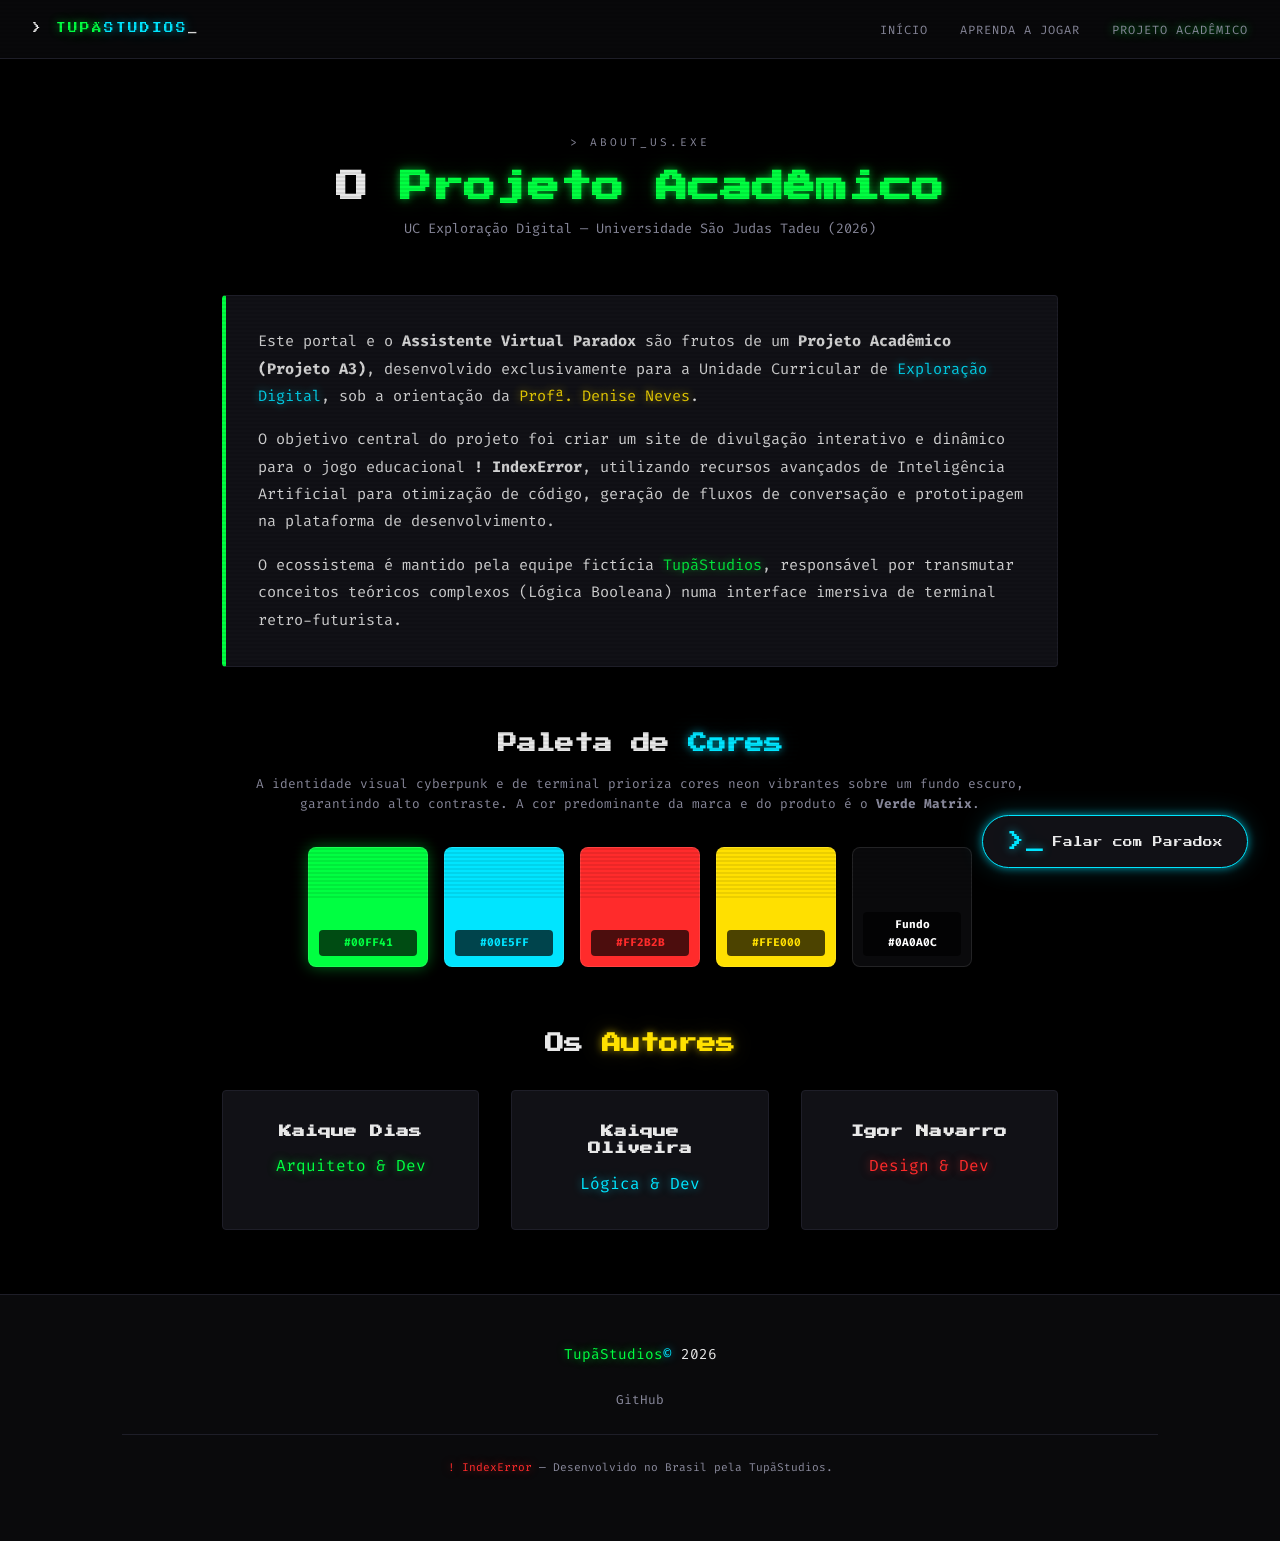
==== commit 27b367b7: "Fix GitHub button hover and add footer/chat widget to tutorial and tupa pages" ====
--- a/tupa.html
+++ b/tupa.html
@@ -143,6 +143,51 @@
     });
   </script>
 
+  <footer class="footer">
+    <div class="container footer-inner">
+      <div class="footer-logo mono">
+        <span class="accent-green">TupãStudios</span><span class="accent-cyan">©</span> <span id="footer-year"></span>
+      </div>
+      <div class="footer-links mono">
+        <a href="https://github.com/3-semestre-USJT/NOT-NOT-booleano-Tup-" target="_blank">GitHub</a>
+      </div>
+      <div class="footer-copy mono">
+        <span class="accent-red">! IndexError</span> — Desenvolvido no Brasil pela TupãStudios.
+      </div>
+    </div>
+  </footer>
+
+  <div class="chat-widget" id="chat-widget">
+    <div class="chat-window" id="chat-window">
+      <div class="terminal-header" style="justify-content: space-between;">
+        <div style="display: flex; align-items: center; gap: 0.8rem;">
+          <div class="term-dots">
+            <span class="tm-dot red" id="chat-close-btn" style="cursor:pointer;" title="Fechar"></span>
+            <span class="tm-dot yellow" id="chat-expand-btn" style="cursor:pointer;" title="Expandir/Minimizar"></span>
+            <span class="tm-dot green"></span>
+          </div>
+          <span class="term-title mono" style="text-align: left;">paradox@tupa-studios</span>
+        </div>
+
+        <div class="mode-toggle-container" style="margin-top: 0;">
+          <button id="mode-toggle" class="mode-btn assistant" style="padding: 0.3rem 0.6rem;">ASSISTENTE</button>
+        </div>
+      </div>
+
+      <div class="terminal-body" id="terminal-body" style="flex: 1; max-height: none;"></div>
+
+      <div class="terminal-input-area">
+        <span class="input-prompt mono accent-cyan">~$</span>
+        <input type="text" id="terminal-input" class="terminal-input mono" placeholder="Digite 'ajuda' ou 'tutorial'..." autocomplete="off" />
+      </div>
+    </div>
+
+    <button class="chat-toggle-btn" id="chat-toggle-btn">
+      <span class="accent-cyan" style="font-size: 1.2rem;">&gt;_</span>
+      <span>Falar com Paradox</span>
+    </button>
+  </div>
+
   <script src="script.js"></script>
 </body>
 </html>
--- a/style.css
+++ b/style.css
@@ -166,6 +166,9 @@
 .nav-links a:hover { color: var(--green); text-shadow: var(--glow-green); }
 
 .nav-cta {
+  display: inline-flex;
+  align-items: center;
+  justify-content: center;
   border: 1px solid var(--green) !important;
   color: var(--green) !important;
   padding: 0.3rem 0.8rem;
@@ -329,9 +332,10 @@
   border-color: var(--white);
   box-shadow: 0 0 15px rgba(255, 255, 255, 0.1);
 }
-a[href*="github"].btn-secondary:hover {
+a[href*="github"].btn-secondary:hover,
+.github-btn:hover {
   background: var(--white);
-  color: var(--bg);
+  color: var(--bg) !important;
   box-shadow: 0 0 25px rgba(255, 255, 255, 0.6);
 }
 
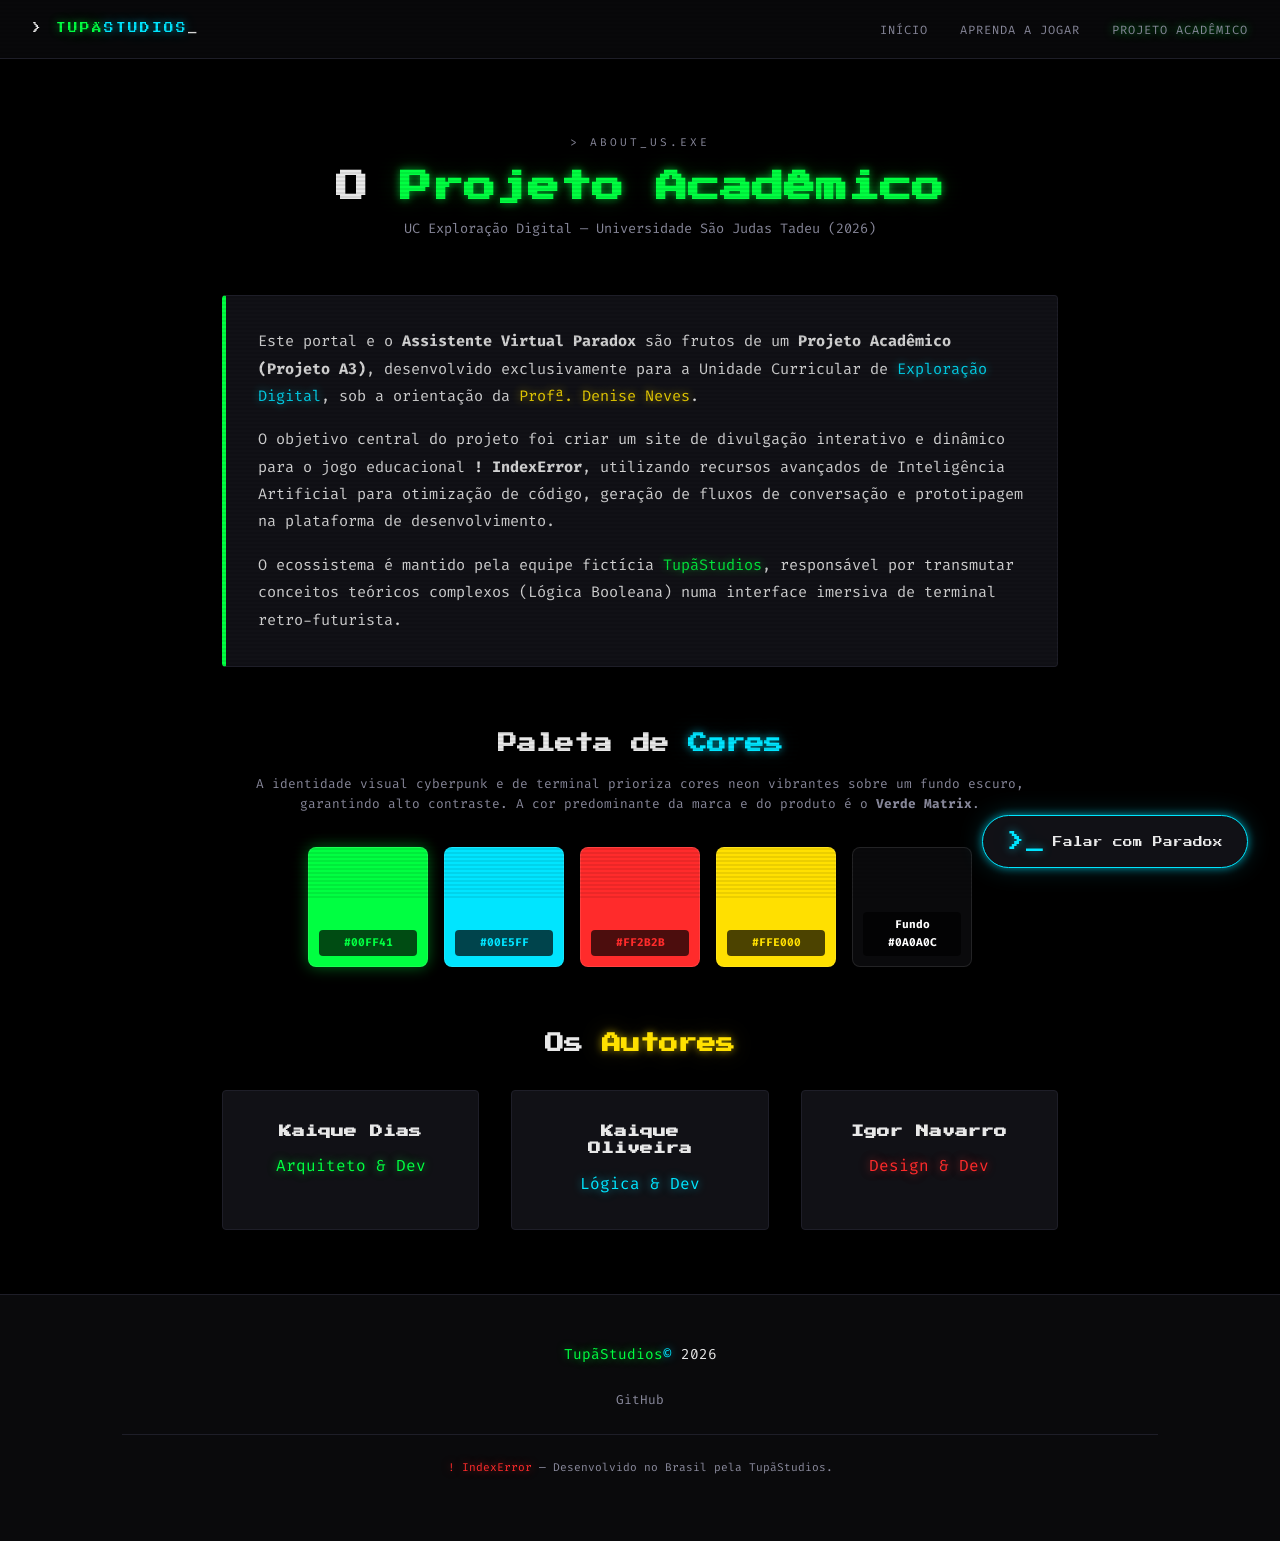
==== commit ac98375e: "Add favicon and update all pages to include it" ====
--- a/tupa.html
+++ b/tupa.html
@@ -4,6 +4,7 @@
   <meta charset="UTF-8" />
   <meta name="viewport" content="width=device-width, initial-scale=1.0" />
   <title>Projeto Acadêmico — TupãStudios</title>
+  <link rel="icon" href="favicon.svg" type="image/svg+xml" />
   <link href="https://fonts.googleapis.com/css2?family=Press+Start+2P&family=Fira+Code:wght@300;400;500;600&display=swap" rel="stylesheet" />
   <link rel="stylesheet" href="style.css" />
   <style>
--- a/style.css
+++ b/style.css
@@ -416,6 +416,51 @@
   margin: 0 auto;
 }
 
+/* Animações para páginas de conteúdo */
+.section-header,
+.about-content,
+.tutorial-content,
+.company-desc,
+.tut-step,
+.team-member,
+.lore-item,
+.color-swatch {
+  opacity: 0;
+  animation: fade-up 0.8s ease both;
+}
+
+.section-header {
+  animation-delay: 0.1s;
+}
+
+.about-content,
+.tutorial-content {
+  animation-delay: 0.15s;
+}
+
+.company-desc,
+.tut-step,
+.team-member,
+.lore-item,
+.color-swatch {
+  animation-delay: 0.2s;
+}
+
+.color-swatch:nth-child(1) { animation-delay: 0.25s; }
+.color-swatch:nth-child(2) { animation-delay: 0.30s; }
+.color-swatch:nth-child(3) { animation-delay: 0.35s; }
+.color-swatch:nth-child(4) { animation-delay: 0.40s; }
+.color-swatch:nth-child(5) { animation-delay: 0.45s; }
+
+.tut-step:nth-of-type(odd) { animation-delay: 0.22s; }
+.tut-step:nth-of-type(even) { animation-delay: 0.28s; }
+.team-member:nth-child(1) { animation-delay: 0.24s; }
+.team-member:nth-child(2) { animation-delay: 0.30s; }
+.team-member:nth-child(3) { animation-delay: 0.36s; }
+.lore-item:nth-child(1) { animation-delay: 0.24s; }
+.lore-item:nth-child(2) { animation-delay: 0.30s; }
+.lore-item:nth-child(3) { animation-delay: 0.36s; }
+
 /* =========================================================
    ESTILOS DA LANDING PAGE INSTITUCIONAL (index.html)
    ========================================================= */
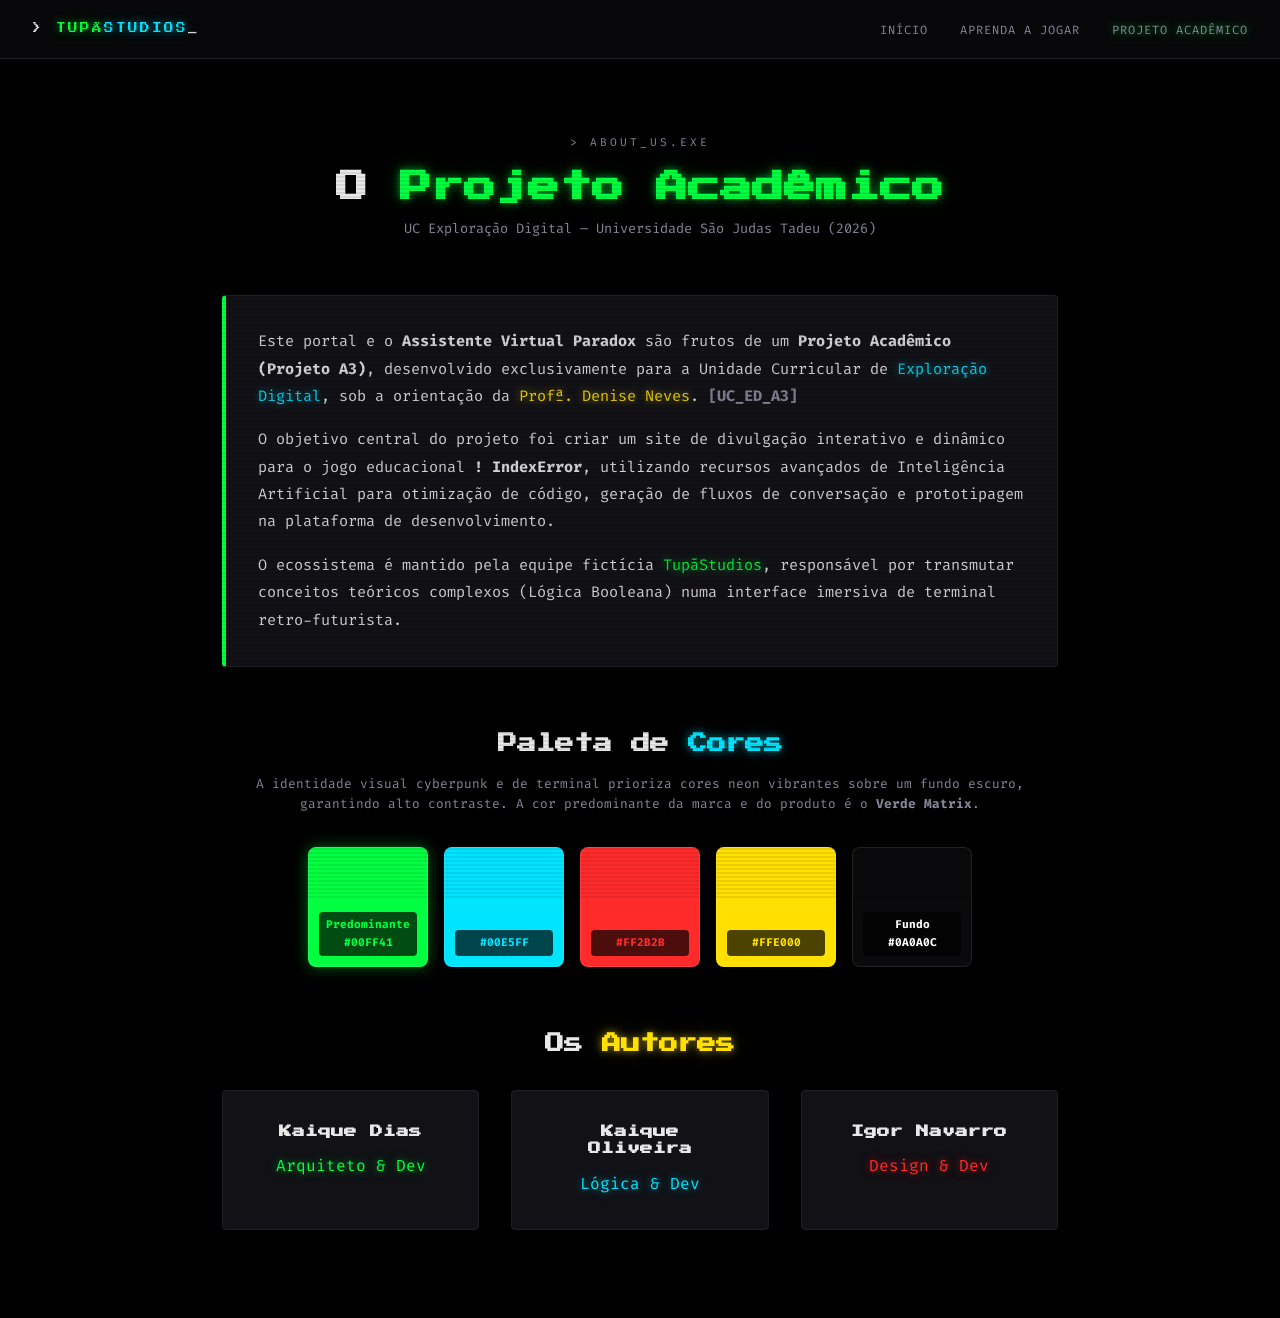
==== commit 18365175: "feature: Adicionado um segundo gatilho secreto com os eastereggs no menu do jogo" ====
--- a/tupa.html
+++ b/tupa.html
@@ -1,194 +1,216 @@
-<!DOCTYPE html>
-<html lang="pt-BR">
-<head>
-  <meta charset="UTF-8" />
-  <meta name="viewport" content="width=device-width, initial-scale=1.0" />
-  <title>Projeto Acadêmico — TupãStudios</title>
-  <link rel="icon" href="favicon.svg" type="image/svg+xml" />
-  <link href="https://fonts.googleapis.com/css2?family=Press+Start+2P&family=Fira+Code:wght@300;400;500;600&display=swap" rel="stylesheet" />
-  <link rel="stylesheet" href="style.css" />
-  <style>
-    .about-content { padding: 8rem 2rem 4rem; max-width: 900px; margin: 0 auto; text-align: center; }
-    
-    .company-desc { background: var(--bg-card); border: 1px solid var(--border); padding: 2rem; border-radius: 4px; text-align: left; margin-bottom: 3rem; border-left: 4px solid var(--green); }
-    .company-desc p { margin-bottom: 1rem; font-size: 0.95rem; color: var(--white); opacity: 0.9; line-height: 1.8; }
-    .company-desc p:last-child { margin-bottom: 0; }
-
-    .team-grid { display: grid; grid-template-columns: repeat(auto-fit, minmax(250px, 1fr)); gap: 2rem; margin-top: 2rem; }
-    .team-member { background: var(--bg-card); border: 1px solid var(--border); padding: 2rem; border-radius: 4px; transition: transform 0.2s; }
-    .team-member:hover { transform: translateY(-5px); border-color: var(--green); }
-    .team-member h3 { font-family: var(--font-pixel); color: var(--white); font-size: 0.8rem; margin-bottom: 0.8rem; line-height: 1.4; }
-
-    /* NOVA SEÇÃO: PALETA DE CORES */
-    .palette-container { display: flex; flex-wrap: wrap; gap: 1rem; justify-content: center; margin-top: 2rem; margin-bottom: 4rem;}
-    .color-swatch { width: 120px; height: 120px; border-radius: 8px; display: flex; flex-direction: column; justify-content: flex-end; padding: 10px; border: 1px solid rgba(255,255,255,0.1); box-shadow: 0 4px 15px rgba(0,0,0,0.5); }
-    .swatch-hex { font-family: var(--font-mono); font-size: 0.7rem; font-weight: bold; background: rgba(0,0,0,0.7); padding: 4px; border-radius: 4px; text-align: center; }
-    
-    /* LORE ESCONDIDA */
-    .lore-section { margin-top: 4rem; background: rgba(255, 43, 43, 0.05); padding: 3rem 2rem; border: 1px solid var(--red); border-radius: 4px; text-align: left; display: none; animation: glitch-reveal 0.5s ease; }
-    @keyframes glitch-reveal { 0% { opacity: 0; transform: scale(0.98) translate(-5px, 5px); } 100% { opacity: 1; transform: scale(1) translate(0, 0); } }
-    .lore-section h2 { font-family: var(--font-pixel); color: var(--red); font-size: 1.2rem; margin-bottom: 1.5rem; text-align: center; text-shadow: var(--glow-red);}
-    .lore-item { margin-bottom: 1.5rem; padding-bottom: 1.5rem; border-bottom: 1px dashed rgba(255, 43, 43, 0.3); }
-    .lore-item:last-child { border-bottom: none; margin-bottom: 0; padding-bottom: 0;}
-    
-    .secret-trigger { cursor: pointer; user-select: none; transition: color 0.2s; }
-  </style>
-</head>
-<body>
-
-  <div class="scanlines" aria-hidden="true"></div>
-
-  <nav class="navbar">
-    <a href="index.html" class="nav-logo" style="text-decoration: none; color: inherit;">
-      &gt; <span class="accent-green">TUPÃ</span><span class="accent-cyan">STUDIOS</span><span class="blink">_</span>
-    </a>
-    <ul class="nav-links">
-      <li><a href="index.html">Início</a></li>
-      <li><a href="tutorial.html">Aprenda a Jogar</a></li>
-      <li><a href="tupa.html" class="accent-green">Projeto Acadêmico</a></li>
-    </ul>
-    <button class="hamburger" id="hamburger" aria-label="Menu">&#9776;</button>
-  </nav>
-
-  <div class="about-content">
-    <div class="section-header">
-      <span class="section-tag mono secret-trigger" id="lore-trigger" title="Arquivo de sistema bloqueado...">&gt; ABOUT_US.exe</span>
-      <h2 class="section-title">O <span class="accent-green">Projeto Acadêmico</span></h2>
-      <p class="section-sub">UC Exploração Digital — Universidade São Judas Tadeu (2026)</p>
-    </div>
-
-    <div class="company-desc mono">
-      <p>Este portal e o <strong>Assistente Virtual Paradox</strong> são frutos de um <strong>Projeto Acadêmico (Projeto A3)</strong>, desenvolvido exclusivamente para a Unidade Curricular de <span class="accent-cyan">Exploração Digital</span>, sob a orientação da <span class="accent-yellow">Profª. Denise Neves</span>.</p>
-      
-      <p>O objetivo central do projeto foi criar um site de divulgação interativo e dinâmico para o jogo educacional <strong>! IndexError</strong>, utilizando recursos avançados de Inteligência Artificial para otimização de código, geração de fluxos de conversação e prototipagem na plataforma de desenvolvimento.</p>
-
-      <p>O ecossistema é mantido pela equipe fictícia <span class="accent-green">TupãStudios</span>, responsável por transmutar conceitos teóricos complexos (Lógica Booleana) numa interface imersiva de terminal retro-futurista.</p>
-    </div>
-
-    <h2 class="section-title" style="font-size: 1.2rem; margin-top: 4rem; margin-bottom: 1rem;">Paleta de <span class="accent-cyan">Cores</span></h2>
-    <p class="mono" style="font-size: 0.8rem; color: var(--muted); margin-bottom: 2rem;">A identidade visual cyberpunk e de terminal prioriza cores neon vibrantes sobre um fundo escuro, garantindo alto contraste. A cor predominante da marca e do produto é o <strong>Verde Matrix</strong>.</p>
-    
-    <div class="palette-container">
-      <div class="color-swatch" style="background-color: #00ff41; box-shadow: 0 0 15px rgba(0,255,65,0.4);">
-        <span class="swatch-hex" style="color: #00ff41;"br>#00FF41</span>
-      </div>
-      <div class="color-swatch" style="background-color: #00e5ff;">
-        <span class="swatch-hex" style="color: #00e5ff;">#00E5FF</span>
-      </div>
-      <div class="color-swatch" style="background-color: #ff2b2b;">
-        <span class="swatch-hex" style="color: #ff2b2b;">#FF2B2B</span>
-      </div>
-      <div class="color-swatch" style="background-color: #ffe000;">
-        <span class="swatch-hex" style="color: #ffe000;">#FFE000</span>
-      </div>
-      <div class="color-swatch" style="background-color: #0a0a0c;">
-        <span class="swatch-hex" style="color: #fff;">Fundo<br>#0A0A0C</span>
-      </div>
-    </div>
-
-    <h2 class="section-title" style="font-size: 1.2rem; margin-top: 4rem; margin-bottom: 2rem;">Os <span class="accent-yellow">Autores</span></h2>
-    <div class="team-grid">
-      <div class="team-member">
-        <h3>Kaique Dias</h3>
-        <p class="mono accent-green">Arquiteto & Dev</p>
-      </div>
-      <div class="team-member">
-        <h3>Kaique Oliveira</h3>
-        <p class="mono accent-cyan">Lógica & Dev</p>
-      </div>
-      <div class="team-member">
-        <h3>Igor Navarro</h3>
-        <p class="mono accent-red">Design & Dev</p>
-      </div>
-    </div>
-
-    <div class="lore-section" id="secret-lore">
-      <h2>⚠️ ARQUIVOS DA TUPÃ DESBLOQUEADOS ⚠️</h2>
-      <div class="lore-item">
-        <h3 class="accent-yellow mono">&gt; Operação Igor Furlobo</h3>
-        <p class="mono">Reza a lenda na TupãStudios que o email do Igor na verdade é "igorfurabolo". Enquanto os dois Kaiques codam, o Igor garante o nível de açúcar do time roubando doces na calada da noite.</p>
-      </div>
-      <div class="lore-item">
-        <h3 class="accent-cyan mono">&gt; Segurança Nível Unicórnio</h3>
-        <p class="mono">A sala de servidores da Matriz é guardada por um unicórnio tático. É ele quem reinicia os roteadores quando o ping do jogo sobe.</p>
-      </div>
-      <div class="lore-item">
-        <h3 class="accent-red mono">&gt; O Módulo Italiano (Paradox)</h3>
-        <p class="mono">Durante madrugadas intensas de código, o bot Paradox herdou o espírito das pistas. Experimente falar sobre "Francesco Virgolini" no Chatbot e veja o sotaque italiano assumir o controle.</p>
-      </div>
-    </div>
-
-  </div>
-
-  <script>
-    const trigger = document.getElementById('lore-trigger');
-    const loreSection = document.getElementById('secret-lore');
-    let clickCount = 0;
-    let clickTimer;
-
-    trigger.addEventListener('click', () => {
-      clickCount++;
-      clearTimeout(clickTimer);
-      clickTimer = setTimeout(() => { clickCount = 0; }, 1500);
-
-      if (clickCount === 1) trigger.style.color = 'var(--yellow)';
-      if (clickCount === 2) trigger.style.color = 'var(--red)';
-
-      if (clickCount === 3) {
-        trigger.textContent = '> ACESSO_CONCEDIDO';
-        trigger.style.color = 'var(--green)';
-        loreSection.style.display = 'block';
-        setTimeout(() => { loreSection.scrollIntoView({ behavior: 'smooth', block: 'start' }); }, 100);
-        trigger.style.pointerEvents = 'none';
-      }
-    });
-  </script>
-
-  <footer class="footer">
-    <div class="container footer-inner">
-      <div class="footer-logo mono">
-        <span class="accent-green">TupãStudios</span><span class="accent-cyan">©</span> <span id="footer-year"></span>
-      </div>
-      <div class="footer-links mono">
-        <a href="https://github.com/3-semestre-USJT/NOT-NOT-booleano-Tup-" target="_blank">GitHub</a>
-      </div>
-      <div class="footer-copy mono">
-        <span class="accent-red">! IndexError</span> — Desenvolvido no Brasil pela TupãStudios.
-      </div>
-    </div>
-  </footer>
-
-  <div class="chat-widget" id="chat-widget">
-    <div class="chat-window" id="chat-window">
-      <div class="terminal-header" style="justify-content: space-between;">
-        <div style="display: flex; align-items: center; gap: 0.8rem;">
-          <div class="term-dots">
-            <span class="tm-dot red" id="chat-close-btn" style="cursor:pointer;" title="Fechar"></span>
-            <span class="tm-dot yellow" id="chat-expand-btn" style="cursor:pointer;" title="Expandir/Minimizar"></span>
-            <span class="tm-dot green"></span>
-          </div>
-          <span class="term-title mono" style="text-align: left;">paradox@tupa-studios</span>
-        </div>
-
-        <div class="mode-toggle-container" style="margin-top: 0;">
-          <button id="mode-toggle" class="mode-btn assistant" style="padding: 0.3rem 0.6rem;">ASSISTENTE</button>
-        </div>
-      </div>
-
-      <div class="terminal-body" id="terminal-body" style="flex: 1; max-height: none;"></div>
-
-      <div class="terminal-input-area">
-        <span class="input-prompt mono accent-cyan">~$</span>
-        <input type="text" id="terminal-input" class="terminal-input mono" placeholder="Digite 'ajuda' ou 'tutorial'..." autocomplete="off" />
-      </div>
-    </div>
-
-    <button class="chat-toggle-btn" id="chat-toggle-btn">
-      <span class="accent-cyan" style="font-size: 1.2rem;">&gt;_</span>
-      <span>Falar com Paradox</span>
-    </button>
-  </div>
-
-  <script src="script.js"></script>
-</body>
+<!DOCTYPE html>
+<html lang="pt-BR">
+<head>
+  <meta charset="UTF-8" />
+  <meta name="viewport" content="width=device-width, initial-scale=1.0" />
+  <title>Projeto Acadêmico — TupãStudios</title>
+  <link href="https://fonts.googleapis.com/css2?family=Press+Start+2P&family=Fira+Code:wght@300;400;500;600&display=swap" rel="stylesheet" />
+  <link rel="stylesheet" href="style.css" />
+  <style>
+    .about-content { padding: 8rem 2rem 4rem; max-width: 900px; margin: 0 auto; text-align: center; }
+    
+    .company-desc { background: var(--bg-card); border: 1px solid var(--border); padding: 2rem; border-radius: 4px; text-align: left; margin-bottom: 3rem; border-left: 4px solid var(--green); }
+    .company-desc p { margin-bottom: 1rem; font-size: 0.95rem; color: var(--white); opacity: 0.9; line-height: 1.8; }
+    .company-desc p:last-child { margin-bottom: 0; }
+
+    .team-grid { display: grid; grid-template-columns: repeat(auto-fit, minmax(250px, 1fr)); gap: 2rem; margin-top: 2rem; }
+    .team-member { background: var(--bg-card); border: 1px solid var(--border); padding: 2rem; border-radius: 4px; transition: transform 0.2s; }
+    .team-member:hover { transform: translateY(-5px); border-color: var(--green); }
+    .team-member h3 { font-family: var(--font-pixel); color: var(--white); font-size: 0.8rem; margin-bottom: 0.8rem; line-height: 1.4; }
+
+    /* NOVA SEÇÃO: PALETA DE CORES */
+    .palette-container { display: flex; flex-wrap: wrap; gap: 1rem; justify-content: center; margin-top: 2rem; margin-bottom: 4rem;}
+    .color-swatch { width: 120px; height: 120px; border-radius: 8px; display: flex; flex-direction: column; justify-content: flex-end; padding: 10px; border: 1px solid rgba(255,255,255,0.1); box-shadow: 0 4px 15px rgba(0,0,0,0.5); }
+    .swatch-hex { font-family: var(--font-mono); font-size: 0.7rem; font-weight: bold; background: rgba(0,0,0,0.7); padding: 4px; border-radius: 4px; text-align: center; }
+    
+    /* LORE ESCONDIDA */
+    .lore-section { margin-top: 4rem; background: rgba(255, 43, 43, 0.05); padding: 3rem 2rem; border: 1px solid var(--red); border-radius: 4px; text-align: left; display: none; animation: glitch-reveal 0.5s ease; }
+    @keyframes glitch-reveal { 0% { opacity: 0; transform: scale(0.98) translate(-5px, 5px); } 100% { opacity: 1; transform: scale(1) translate(0, 0); } }
+    .lore-section h2 { font-family: var(--font-pixel); color: var(--red); font-size: 1.2rem; margin-bottom: 1.5rem; text-align: center; text-shadow: var(--glow-red);}
+    .lore-item { margin-bottom: 1.5rem; padding-bottom: 1.5rem; border-bottom: 1px dashed rgba(255, 43, 43, 0.3); }
+    .lore-item:last-child { border-bottom: none; margin-bottom: 0; padding-bottom: 0;}
+    
+    .secret-trigger { cursor: pointer; user-select: none; transition: color 0.2s; }
+    
+    /* Efeito glitch para o #SYSTEM_OVERRIDE_ do gatilho 2*/
+    .glitch-text {
+      animation: terminal-flicker 0.15s infinite, terminal-shake 0.3s infinite;
+      display: inline-block;
+      text-shadow: 0 0 8px rgba(255, 43, 43, 0.6);
+    }
+
+    @keyframes terminal-flicker {
+      0%   { opacity: 0.7; }
+      50%  { opacity: 1;   }
+      100% { opacity: 0.8; }
+    }
+
+    @keyframes terminal-shake {
+      0%   { transform: translate(0, 0); }
+      20%  { transform: translate(-1px, 0); }
+      40%  { transform: translate(1px, 0); }
+      60%  { transform: translate(-0.5px, 0.5px); }
+      80%  { transform: translate(0, 0); }
+      100% { transform: translate(0.5px, -0.5px); }
+    }
+
+  </style>
+</head>
+<body>
+
+  <div class="scanlines" aria-hidden="true"></div>
+
+  <nav class="navbar">
+    <span class="nav-logo">&gt; <span class="accent-green">TUPÃ</span><span class="accent-cyan">STUDIOS</span><span class="blink">_</span></span>
+    <ul class="nav-links">
+      <li><a href="index.html">Início</a></li>
+      <li><a href="tutorial.html">Aprenda a Jogar</a></li>
+      <li><a href="tupa.html" class="accent-green">Projeto Acadêmico</a></li>
+    </ul>
+  </nav>
+
+  <div class="about-content">
+    <div class="section-header">
+      <span class="section-tag mono secret-trigger" id="lore-trigger" title="Arquivo de sistema bloqueado...">&gt; ABOUT_US.exe</span>
+      <h2 class="section-title">O <span class="accent-green">Projeto Acadêmico</span></h2>
+      <p class="section-sub">UC Exploração Digital — Universidade São Judas Tadeu (2026)</p>
+    </div>
+
+    <div class="company-desc mono">
+      <p>Este portal e o <strong>Assistente Virtual Paradox</strong> são frutos de um <strong>Projeto Acadêmico (Projeto A3)</strong>, desenvolvido exclusivamente para a Unidade Curricular de <span class="accent-cyan">Exploração Digital</span>, sob a orientação da <span class="accent-yellow">Profª. Denise Neves</span>.<strong id="game-trigger" class="secret-trigger" style="color: var(--muted);" title="Variável oculta do sistema "> [UC_ED_A3]</strong></p>
+      
+      <p>O objetivo central do projeto foi criar um site de divulgação interativo e dinâmico para o jogo educacional <strong>! IndexError</strong>, utilizando recursos avançados de Inteligência Artificial para otimização de código, geração de fluxos de conversação e prototipagem na plataforma de desenvolvimento.</p>
+
+      <p>O ecossistema é mantido pela equipe fictícia <span class="accent-green">TupãStudios</span>, responsável por transmutar conceitos teóricos complexos (Lógica Booleana) numa interface imersiva de terminal retro-futurista.</p>
+    </div>
+
+    <h2 class="section-title" style="font-size: 1.2rem; margin-top: 4rem; margin-bottom: 1rem;">Paleta de <span class="accent-cyan">Cores</span></h2>
+    <p class="mono" style="font-size: 0.8rem; color: var(--muted); margin-bottom: 2rem;">
+      A identidade visual cyberpunk e de terminal prioriza cores neon vibrantes sobre um fundo escuro, garantindo alto contraste. A cor predominante da marca e do produto é o <strong>Verde Matrix</strong>.
+    </p>  
+    
+    <div class="palette-container">
+      <div class="color-swatch" style="background-color: #00ff41; box-shadow: 0 0 15px rgba(0,255,65,0.4);">
+        <span class="swatch-hex" style="color: #00ff41;">Predominante<br>#00FF41</span>
+      </div>
+      <div class="color-swatch" style="background-color: #00e5ff;">
+        <span class="swatch-hex" style="color: #00e5ff;">#00E5FF</span>
+      </div>
+      <div class="color-swatch" style="background-color: #ff2b2b;">
+        <span class="swatch-hex" style="color: #ff2b2b;">#FF2B2B</span>
+      </div>
+      <div class="color-swatch" style="background-color: #ffe000;">
+        <span class="swatch-hex" style="color: #ffe000;">#FFE000</span>
+      </div>
+      <div class="color-swatch" style="background-color: #0a0a0c;">
+        <span class="swatch-hex" style="color: #fff;">Fundo<br>#0A0A0C</span>
+      </div>
+    </div>
+
+    <h2 class="section-title" style="font-size: 1.2rem; margin-top: 4rem; margin-bottom: 2rem;">Os <span class="accent-yellow">Autores</span></h2>
+    <div class="team-grid">
+      <div class="team-member">
+        <h3>Kaique Dias</h3>
+        <p class="mono accent-green">Arquiteto & Dev</p>
+      </div>
+      <div class="team-member">
+        <h3>Kaique Oliveira</h3>
+        <p class="mono accent-cyan">Lógica & Dev</p>
+      </div>
+      <div class="team-member">
+        <h3>Igor Navarro</h3>
+        <p class="mono accent-red">Design & Dev</p>
+      </div>
+    </div>
+
+    <div class="lore-section" id="secret-lore">
+      <h2>⚠️ ARQUIVOS DA TUPÃ DESBLOQUEADOS ⚠️</h2>
+      <div class="lore-item">
+        <h3 class="accent-yellow mono">&gt; Operação Igor Furlobo</h3>
+        <p class="mono">Reza a lenda na TupãStudios que o email do Igor na verdade é "igorfurabolo". Enquanto os dois Kaiques codam, o Igor garante o nível de açúcar do time roubando doces na calada da noite.</p>
+      </div>
+      <div class="lore-item">
+        <h3 class="accent-cyan mono">&gt; Segurança Nível Unicórnio</h3>
+        <p class="mono">A sala de servidores da Matriz é guardada por um unicórnio tático. É ele quem reinicia os roteadores quando o ping do jogo sobe.</p>
+      </div>
+      <div class="lore-item">
+        <h3 class="accent-red mono">&gt; O Módulo Italiano (Paradox)</h3>
+        <p class="mono">Durante madrugadas intensas de código, o bot Paradox herdou o espírito das pistas. Experimente falar sobre "Francesco Virgolini" no Chatbot e veja o sotaque italiano assumir o controle.</p>
+      </div>
+    </div>
+
+    <div class="lore-section" id="secret-game-codes" style="background: rgba(0, 229, 255, 0.03); border: 1px solid var(--cyan, #00e5ff);">
+      <h2 style="color: var(--cyan, #00e5ff); text-shadow: 0 0 10px rgba(0,229,255,0.4)">⌨️ TERMINAL OVERRIDE: CÓDIGOS DO MENU ⌨️</h2>
+      <div class="lore-item" style="border-bottom: 1px dashed rgba(0, 229, 255, 0.3);">
+        <h3 class="accent-cyan mono">&gt; jequiti</h3>
+        <p class="mono">Experimente digitar essa palavra no menu. Um flash rápido do guardião dos servidores surge na tela antes de sumir sem deixar rastros.</p>
+      </div>
+      <div class="lore-item" style="border-bottom: 1px dashed rgba(0, 229, 255, 0.3);">
+        <h3 class="accent-green mono">&gt; zap</h3>
+        <p class="mono">Ativa o efeito sonoro clássico do estalo de notificação do seu app de mensagens favorito. Não deixe o Nal do Canal descobrir sobre o Otizapi...</p>
+      </div>
+      <div class="lore-item" style="border-bottom: 1px dashed rgba(0, 229, 255, 0.3);">
+        <h3 class="accent-yellow mono">&gt; mide</h3>
+        <p class="mono">Dizem que o Adam Levine tentou avisar sobre aquele que pede em sua música 'animals' e nunca mais foi visto.</p>
+      </div>
+      <div class="lore-item" style="border-bottom: 1px dashed rgba(0, 229, 255, 0.3);">
+        <h3 class="accent-red mono">&gt; caneta</h3>
+        <p class="mono">Maranhense e amado por todos, Manoel J. Gomes deixa seu recado no ramo indústial da musical.</p>
+      </div>
+      <div class="lore-item">
+        <h3 class="accent-purple mono">&gt; cinema</h3>
+        <p class="mono">Simplesmente.</p>
+      </div>
+    </div>
+
+  </div>
+
+  <script>
+    // Gatilho 1: ABOUT_US.exe
+    const trigger = document.getElementById('lore-trigger');
+    const loreSection = document.getElementById('secret-lore');
+    let clickCount = 0;
+    let clickTimer;
+
+    trigger.addEventListener('click', () => {
+      clickCount++;
+      clearTimeout(clickTimer);
+      clickTimer = setTimeout(() => { clickCount = 0; }, 1500);
+
+      if (clickCount === 1) trigger.style.color = 'var(--yellow)';
+      if (clickCount === 2) trigger.style.color = 'var(--red)';
+
+      if (clickCount === 3) {
+        trigger.textContent = '> ACESSO_CONCEDIDO';
+        trigger.style.color = 'var(--green)';
+        loreSection.style.display = 'block';
+        setTimeout(() => { loreSection.scrollIntoView({ behavior: 'smooth', block: 'start' }); }, 100);
+        trigger.style.pointerEvents = 'none';
+      }
+    });
+
+    // Gatilho 2: [UC_ED_A3]
+    const gameTrigger = document.getElementById('game-trigger');
+    const gameSection = document.getElementById('secret-game-codes');
+    let gameClickCount = 0;
+    let gameClickTimer;
+
+    gameTrigger.addEventListener('click', () => {
+      gameClickCount++;
+      clearTimeout(gameClickTimer);
+      gameClickTimer = setTimeout(() => { gameClickCount = 0; }, 1500);
+
+      if (gameClickCount === 3) {
+        gameTrigger.textContent = '_SYSTEM_OVERRIDE_';
+        gameTrigger.style.color = 'var(--red-dim)';
+        gameTrigger.style.fontWeight = 'bold';
+        gameTrigger.classList.add('glitch-text');
+        gameSection.style.display = 'block';
+        setTimeout(() => { gameSection.scrollIntoView({ behavior: 'smooth', block: 'start' }); }, 100);
+        gameTrigger.style.pointerEvents = 'none';
+      }
+    });
+  </script>
+  <script src="script.js"></script>
+</body>
 </html>
--- a/style.css
+++ b/style.css
@@ -992,8 +992,10 @@
   display: flex;
   flex-direction: column;
   align-items: flex-end;
-}
-
+  pointer-events: none;
+}
+
+   
 .chat-toggle-btn {
   background: var(--bg-card);
   border: 1px solid var(--cyan);
@@ -1008,6 +1010,8 @@
   display: flex;
   align-items: center;
   gap: 0.5rem;
+  pointer-events: auto;
+  
 }
 
 .chat-toggle-btn:hover {
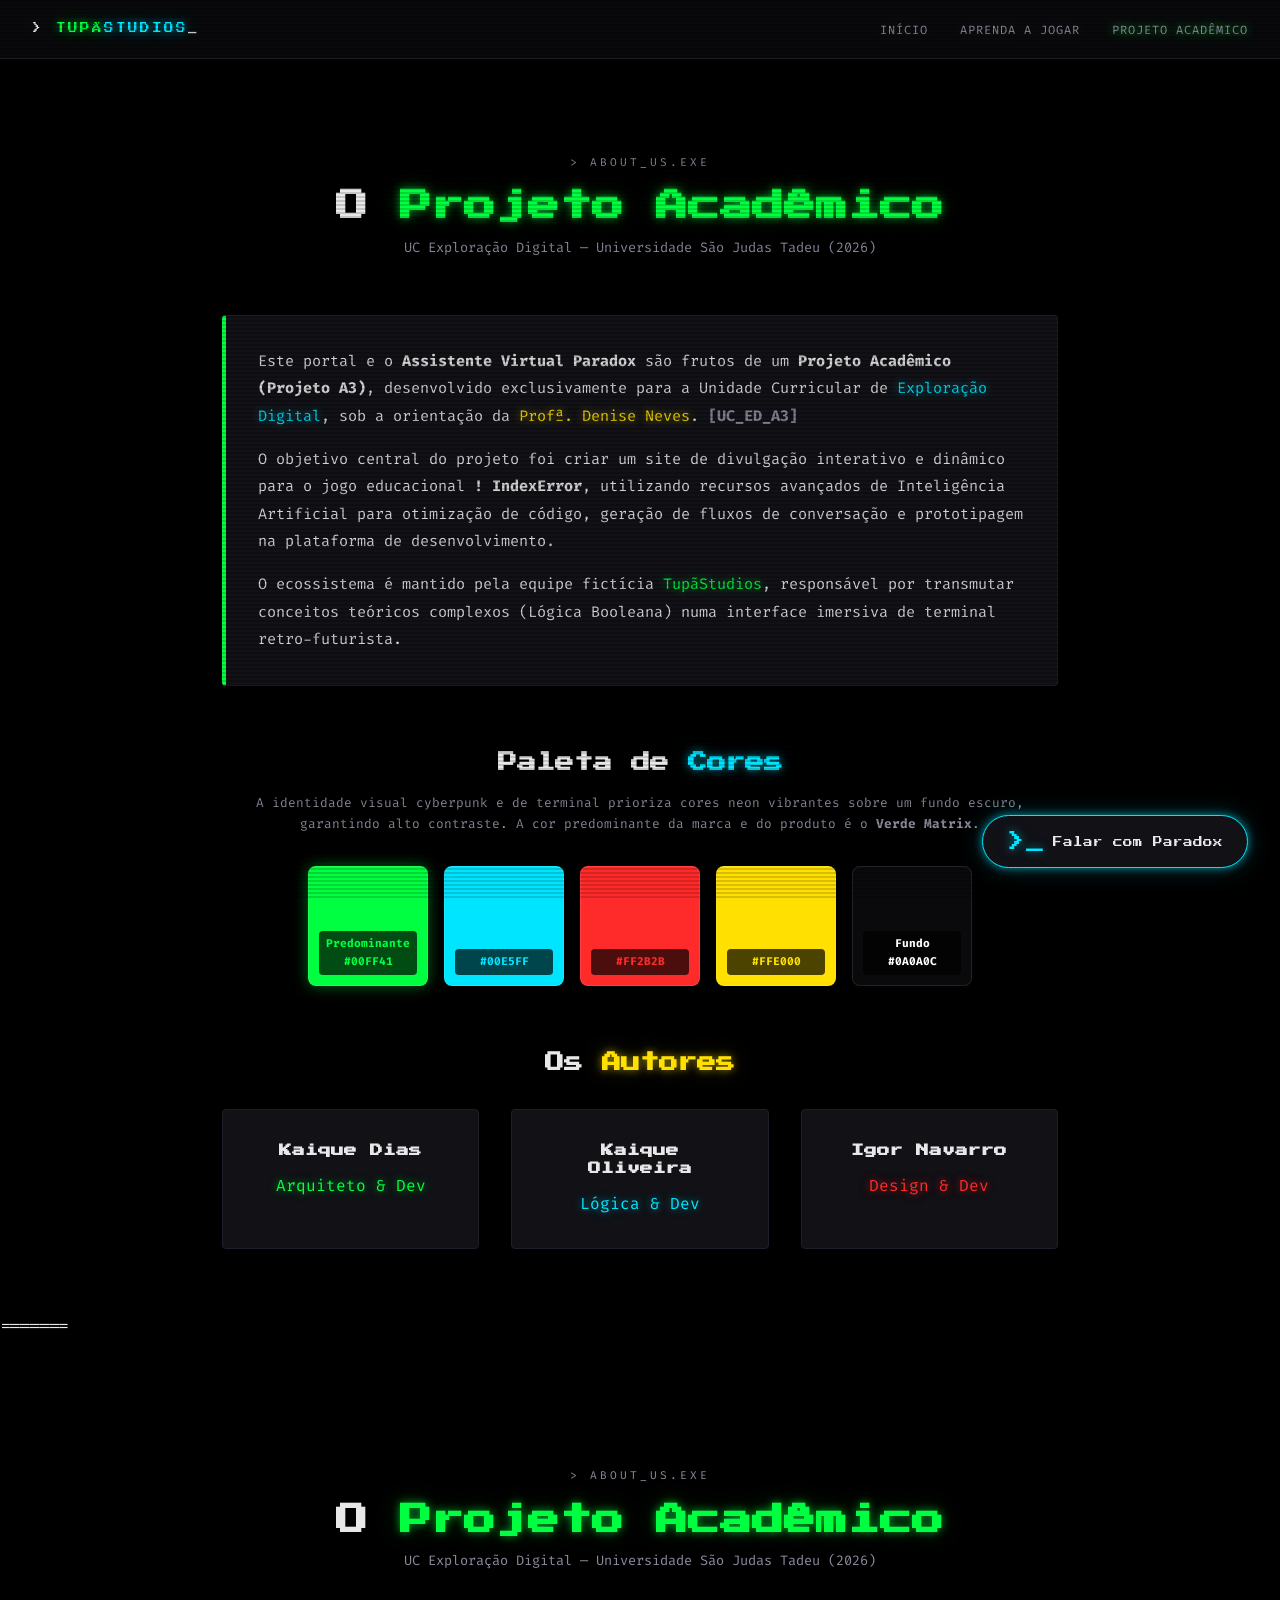
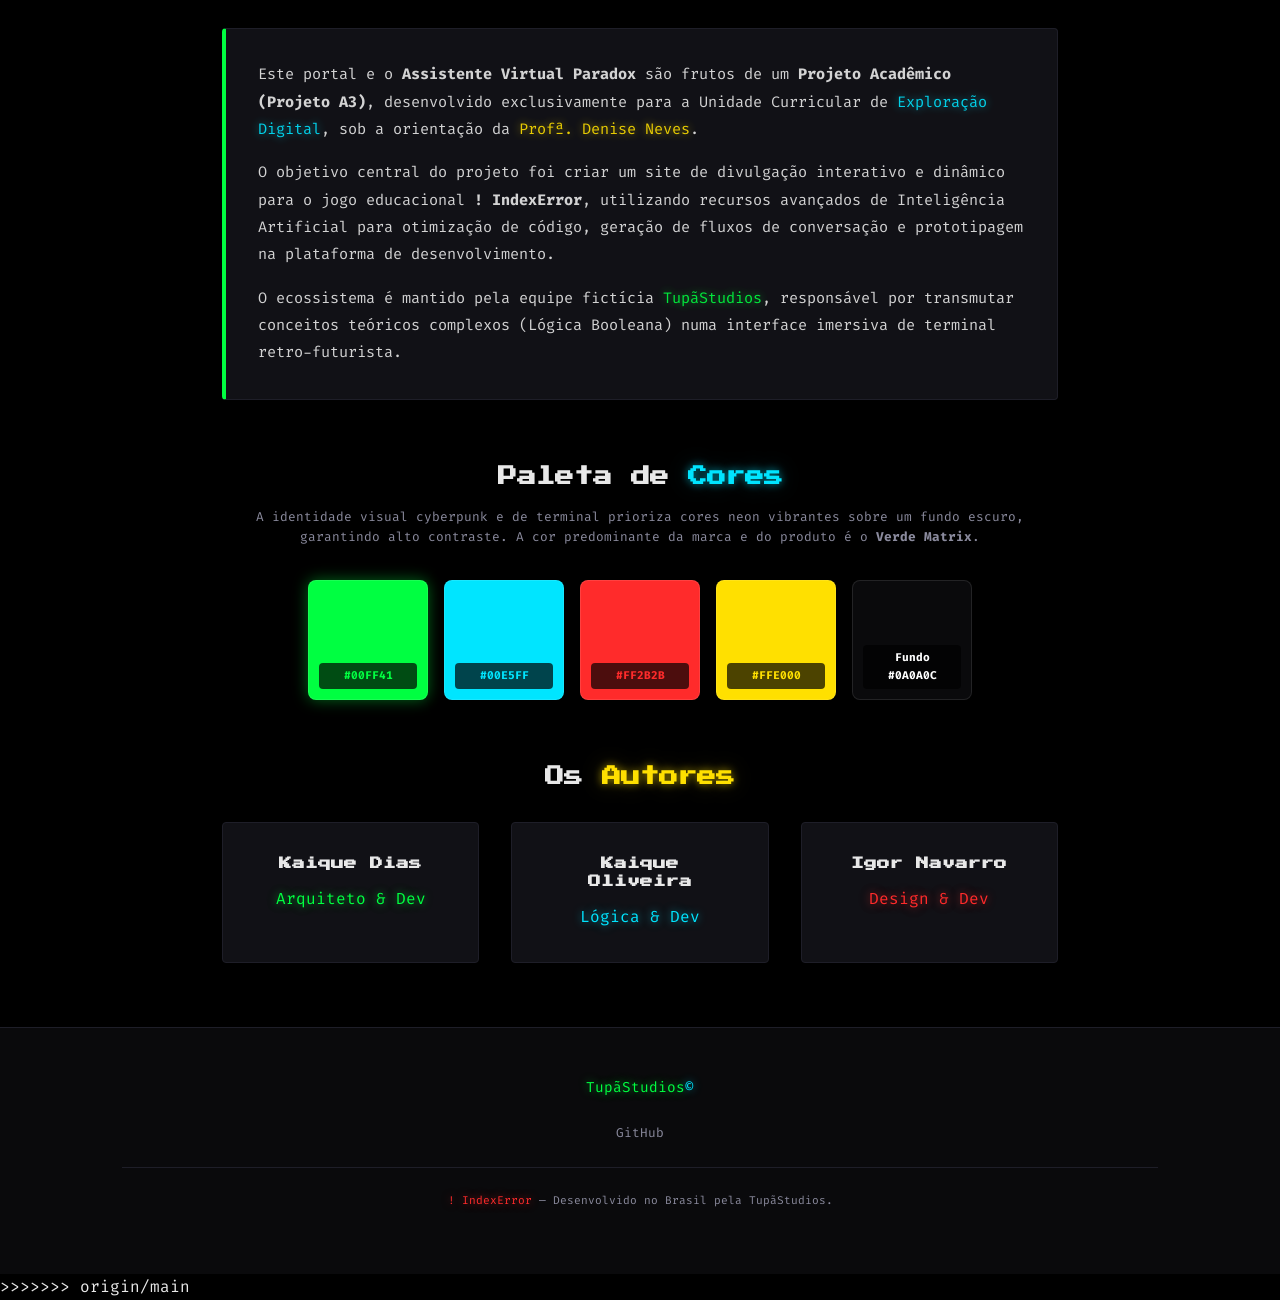
==== commit 7a576eb9: "merge: resolvendo historicos e mantendo alteracoes do tupa" ====
--- a/tupa.html
+++ b/tupa.html
@@ -1,3 +1,4 @@
+<<<<<<< HEAD
 <!DOCTYPE html>
 <html lang="pt-BR">
 <head>
@@ -213,4 +214,199 @@
   </script>
   <script src="script.js"></script>
 </body>
+=======
+<!DOCTYPE html>
+<html lang="pt-BR">
+<head>
+  <meta charset="UTF-8" />
+  <meta name="viewport" content="width=device-width, initial-scale=1.0" />
+  <title>Projeto Acadêmico — TupãStudios</title>
+  <link rel="icon" href="favicon.svg" type="image/svg+xml" />
+  <link href="https://fonts.googleapis.com/css2?family=Press+Start+2P&family=Fira+Code:wght@300;400;500;600&display=swap" rel="stylesheet" />
+  <link rel="stylesheet" href="style.css" />
+  <style>
+    .about-content { padding: 8rem 2rem 4rem; max-width: 900px; margin: 0 auto; text-align: center; }
+    
+    .company-desc { background: var(--bg-card); border: 1px solid var(--border); padding: 2rem; border-radius: 4px; text-align: left; margin-bottom: 3rem; border-left: 4px solid var(--green); }
+    .company-desc p { margin-bottom: 1rem; font-size: 0.95rem; color: var(--white); opacity: 0.9; line-height: 1.8; }
+    .company-desc p:last-child { margin-bottom: 0; }
+
+    .team-grid { display: grid; grid-template-columns: repeat(auto-fit, minmax(250px, 1fr)); gap: 2rem; margin-top: 2rem; }
+    .team-member { background: var(--bg-card); border: 1px solid var(--border); padding: 2rem; border-radius: 4px; transition: transform 0.2s; }
+    .team-member:hover { transform: translateY(-5px); border-color: var(--green); }
+    .team-member h3 { font-family: var(--font-pixel); color: var(--white); font-size: 0.8rem; margin-bottom: 0.8rem; line-height: 1.4; }
+
+    /* NOVA SEÇÃO: PALETA DE CORES */
+    .palette-container { display: flex; flex-wrap: wrap; gap: 1rem; justify-content: center; margin-top: 2rem; margin-bottom: 4rem;}
+    .color-swatch { width: 120px; height: 120px; border-radius: 8px; display: flex; flex-direction: column; justify-content: flex-end; padding: 10px; border: 1px solid rgba(255,255,255,0.1); box-shadow: 0 4px 15px rgba(0,0,0,0.5); }
+    .swatch-hex { font-family: var(--font-mono); font-size: 0.7rem; font-weight: bold; background: rgba(0,0,0,0.7); padding: 4px; border-radius: 4px; text-align: center; }
+    
+    /* LORE ESCONDIDA */
+    .lore-section { margin-top: 4rem; background: rgba(255, 43, 43, 0.05); padding: 3rem 2rem; border: 1px solid var(--red); border-radius: 4px; text-align: left; display: none; animation: glitch-reveal 0.5s ease; }
+    @keyframes glitch-reveal { 0% { opacity: 0; transform: scale(0.98) translate(-5px, 5px); } 100% { opacity: 1; transform: scale(1) translate(0, 0); } }
+    .lore-section h2 { font-family: var(--font-pixel); color: var(--red); font-size: 1.2rem; margin-bottom: 1.5rem; text-align: center; text-shadow: var(--glow-red);}
+    .lore-item { margin-bottom: 1.5rem; padding-bottom: 1.5rem; border-bottom: 1px dashed rgba(255, 43, 43, 0.3); }
+    .lore-item:last-child { border-bottom: none; margin-bottom: 0; padding-bottom: 0;}
+    
+    .secret-trigger { cursor: pointer; user-select: none; transition: color 0.2s; }
+  </style>
+</head>
+<body>
+
+  <div class="scanlines" aria-hidden="true"></div>
+
+  <nav class="navbar">
+    <a href="index.html" class="nav-logo" style="text-decoration: none; color: inherit;">
+      &gt; <span class="accent-green">TUPÃ</span><span class="accent-cyan">STUDIOS</span><span class="blink">_</span>
+    </a>
+    <ul class="nav-links">
+      <li><a href="index.html">Início</a></li>
+      <li><a href="tutorial.html">Aprenda a Jogar</a></li>
+      <li><a href="tupa.html" class="accent-green">Projeto Acadêmico</a></li>
+    </ul>
+    <button class="hamburger" id="hamburger" aria-label="Menu">&#9776;</button>
+  </nav>
+
+  <div class="about-content">
+    <div class="section-header">
+      <span class="section-tag mono secret-trigger" id="lore-trigger" title="Arquivo de sistema bloqueado...">&gt; ABOUT_US.exe</span>
+      <h2 class="section-title">O <span class="accent-green">Projeto Acadêmico</span></h2>
+      <p class="section-sub">UC Exploração Digital — Universidade São Judas Tadeu (2026)</p>
+    </div>
+
+    <div class="company-desc mono">
+      <p>Este portal e o <strong>Assistente Virtual Paradox</strong> são frutos de um <strong>Projeto Acadêmico (Projeto A3)</strong>, desenvolvido exclusivamente para a Unidade Curricular de <span class="accent-cyan">Exploração Digital</span>, sob a orientação da <span class="accent-yellow">Profª. Denise Neves</span>.</p>
+      
+      <p>O objetivo central do projeto foi criar um site de divulgação interativo e dinâmico para o jogo educacional <strong>! IndexError</strong>, utilizando recursos avançados de Inteligência Artificial para otimização de código, geração de fluxos de conversação e prototipagem na plataforma de desenvolvimento.</p>
+
+      <p>O ecossistema é mantido pela equipe fictícia <span class="accent-green">TupãStudios</span>, responsável por transmutar conceitos teóricos complexos (Lógica Booleana) numa interface imersiva de terminal retro-futurista.</p>
+    </div>
+
+    <h2 class="section-title" style="font-size: 1.2rem; margin-top: 4rem; margin-bottom: 1rem;">Paleta de <span class="accent-cyan">Cores</span></h2>
+    <p class="mono" style="font-size: 0.8rem; color: var(--muted); margin-bottom: 2rem;">A identidade visual cyberpunk e de terminal prioriza cores neon vibrantes sobre um fundo escuro, garantindo alto contraste. A cor predominante da marca e do produto é o <strong>Verde Matrix</strong>.</p>
+    
+    <div class="palette-container">
+      <div class="color-swatch" style="background-color: #00ff41; box-shadow: 0 0 15px rgba(0,255,65,0.4);">
+        <span class="swatch-hex" style="color: #00ff41;"br>#00FF41</span>
+      </div>
+      <div class="color-swatch" style="background-color: #00e5ff;">
+        <span class="swatch-hex" style="color: #00e5ff;">#00E5FF</span>
+      </div>
+      <div class="color-swatch" style="background-color: #ff2b2b;">
+        <span class="swatch-hex" style="color: #ff2b2b;">#FF2B2B</span>
+      </div>
+      <div class="color-swatch" style="background-color: #ffe000;">
+        <span class="swatch-hex" style="color: #ffe000;">#FFE000</span>
+      </div>
+      <div class="color-swatch" style="background-color: #0a0a0c;">
+        <span class="swatch-hex" style="color: #fff;">Fundo<br>#0A0A0C</span>
+      </div>
+    </div>
+
+    <h2 class="section-title" style="font-size: 1.2rem; margin-top: 4rem; margin-bottom: 2rem;">Os <span class="accent-yellow">Autores</span></h2>
+    <div class="team-grid">
+      <div class="team-member">
+        <h3>Kaique Dias</h3>
+        <p class="mono accent-green">Arquiteto & Dev</p>
+      </div>
+      <div class="team-member">
+        <h3>Kaique Oliveira</h3>
+        <p class="mono accent-cyan">Lógica & Dev</p>
+      </div>
+      <div class="team-member">
+        <h3>Igor Navarro</h3>
+        <p class="mono accent-red">Design & Dev</p>
+      </div>
+    </div>
+
+    <div class="lore-section" id="secret-lore">
+      <h2>⚠️ ARQUIVOS DA TUPÃ DESBLOQUEADOS ⚠️</h2>
+      <div class="lore-item">
+        <h3 class="accent-yellow mono">&gt; Operação Igor Furlobo</h3>
+        <p class="mono">Reza a lenda na TupãStudios que o email do Igor na verdade é "igorfurabolo". Enquanto os dois Kaiques codam, o Igor garante o nível de açúcar do time roubando doces na calada da noite.</p>
+      </div>
+      <div class="lore-item">
+        <h3 class="accent-cyan mono">&gt; Segurança Nível Unicórnio</h3>
+        <p class="mono">A sala de servidores da Matriz é guardada por um unicórnio tático. É ele quem reinicia os roteadores quando o ping do jogo sobe.</p>
+      </div>
+      <div class="lore-item">
+        <h3 class="accent-red mono">&gt; O Módulo Italiano (Paradox)</h3>
+        <p class="mono">Durante madrugadas intensas de código, o bot Paradox herdou o espírito das pistas. Experimente falar sobre "Francesco Virgolini" no Chatbot e veja o sotaque italiano assumir o controle.</p>
+      </div>
+    </div>
+
+  </div>
+
+  <script>
+    const trigger = document.getElementById('lore-trigger');
+    const loreSection = document.getElementById('secret-lore');
+    let clickCount = 0;
+    let clickTimer;
+
+    trigger.addEventListener('click', () => {
+      clickCount++;
+      clearTimeout(clickTimer);
+      clickTimer = setTimeout(() => { clickCount = 0; }, 1500);
+
+      if (clickCount === 1) trigger.style.color = 'var(--yellow)';
+      if (clickCount === 2) trigger.style.color = 'var(--red)';
+
+      if (clickCount === 3) {
+        trigger.textContent = '> ACESSO_CONCEDIDO';
+        trigger.style.color = 'var(--green)';
+        loreSection.style.display = 'block';
+        setTimeout(() => { loreSection.scrollIntoView({ behavior: 'smooth', block: 'start' }); }, 100);
+        trigger.style.pointerEvents = 'none';
+      }
+    });
+  </script>
+
+  <footer class="footer">
+    <div class="container footer-inner">
+      <div class="footer-logo mono">
+        <span class="accent-green">TupãStudios</span><span class="accent-cyan">©</span> <span id="footer-year"></span>
+      </div>
+      <div class="footer-links mono">
+        <a href="https://github.com/3-semestre-USJT/NOT-NOT-booleano-Tup-" target="_blank">GitHub</a>
+      </div>
+      <div class="footer-copy mono">
+        <span class="accent-red">! IndexError</span> — Desenvolvido no Brasil pela TupãStudios.
+      </div>
+    </div>
+  </footer>
+
+  <div class="chat-widget" id="chat-widget">
+    <div class="chat-window" id="chat-window">
+      <div class="terminal-header" style="justify-content: space-between;">
+        <div style="display: flex; align-items: center; gap: 0.8rem;">
+          <div class="term-dots">
+            <span class="tm-dot red" id="chat-close-btn" style="cursor:pointer;" title="Fechar"></span>
+            <span class="tm-dot yellow" id="chat-expand-btn" style="cursor:pointer;" title="Expandir/Minimizar"></span>
+            <span class="tm-dot green"></span>
+          </div>
+          <span class="term-title mono" style="text-align: left;">paradox@tupa-studios</span>
+        </div>
+
+        <div class="mode-toggle-container" style="margin-top: 0;">
+          <button id="mode-toggle" class="mode-btn assistant" style="padding: 0.3rem 0.6rem;">ASSISTENTE</button>
+        </div>
+      </div>
+
+      <div class="terminal-body" id="terminal-body" style="flex: 1; max-height: none;"></div>
+
+      <div class="terminal-input-area">
+        <span class="input-prompt mono accent-cyan">~$</span>
+        <input type="text" id="terminal-input" class="terminal-input mono" placeholder="Digite 'ajuda' ou 'tutorial'..." autocomplete="off" />
+      </div>
+    </div>
+
+    <button class="chat-toggle-btn" id="chat-toggle-btn">
+      <span class="accent-cyan" style="font-size: 1.2rem;">&gt;_</span>
+      <span>Falar com Paradox</span>
+    </button>
+  </div>
+
+  <script src="script.js"></script>
+</body>
+>>>>>>> origin/main
 </html>
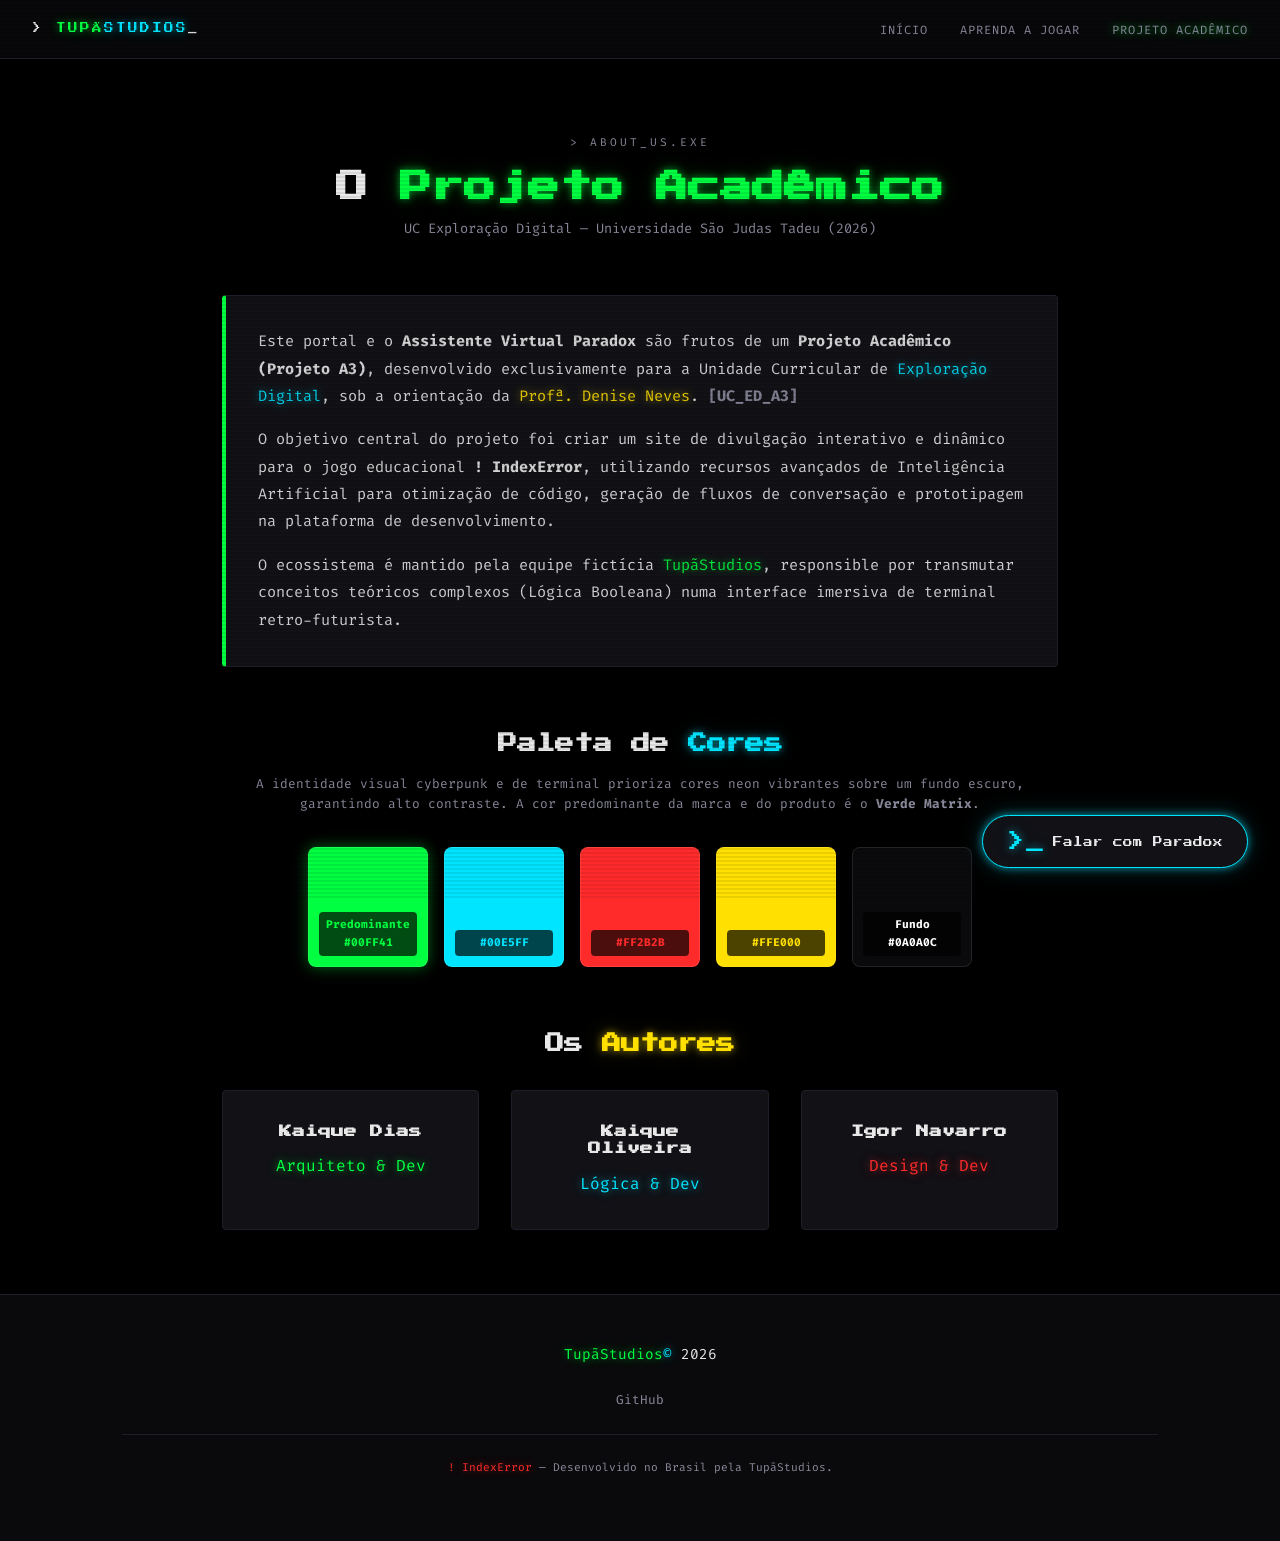
==== commit 7d5abdd6: "bug de duplicação corrigido" ====
--- a/tupa.html
+++ b/tupa.html
@@ -1,220 +1,3 @@
-<<<<<<< HEAD
-<!DOCTYPE html>
-<html lang="pt-BR">
-<head>
-  <meta charset="UTF-8" />
-  <meta name="viewport" content="width=device-width, initial-scale=1.0" />
-  <title>Projeto Acadêmico — TupãStudios</title>
-  <link href="https://fonts.googleapis.com/css2?family=Press+Start+2P&family=Fira+Code:wght@300;400;500;600&display=swap" rel="stylesheet" />
-  <link rel="stylesheet" href="style.css" />
-  <style>
-    .about-content { padding: 8rem 2rem 4rem; max-width: 900px; margin: 0 auto; text-align: center; }
-    
-    .company-desc { background: var(--bg-card); border: 1px solid var(--border); padding: 2rem; border-radius: 4px; text-align: left; margin-bottom: 3rem; border-left: 4px solid var(--green); }
-    .company-desc p { margin-bottom: 1rem; font-size: 0.95rem; color: var(--white); opacity: 0.9; line-height: 1.8; }
-    .company-desc p:last-child { margin-bottom: 0; }
-
-    .team-grid { display: grid; grid-template-columns: repeat(auto-fit, minmax(250px, 1fr)); gap: 2rem; margin-top: 2rem; }
-    .team-member { background: var(--bg-card); border: 1px solid var(--border); padding: 2rem; border-radius: 4px; transition: transform 0.2s; }
-    .team-member:hover { transform: translateY(-5px); border-color: var(--green); }
-    .team-member h3 { font-family: var(--font-pixel); color: var(--white); font-size: 0.8rem; margin-bottom: 0.8rem; line-height: 1.4; }
-
-    /* NOVA SEÇÃO: PALETA DE CORES */
-    .palette-container { display: flex; flex-wrap: wrap; gap: 1rem; justify-content: center; margin-top: 2rem; margin-bottom: 4rem;}
-    .color-swatch { width: 120px; height: 120px; border-radius: 8px; display: flex; flex-direction: column; justify-content: flex-end; padding: 10px; border: 1px solid rgba(255,255,255,0.1); box-shadow: 0 4px 15px rgba(0,0,0,0.5); }
-    .swatch-hex { font-family: var(--font-mono); font-size: 0.7rem; font-weight: bold; background: rgba(0,0,0,0.7); padding: 4px; border-radius: 4px; text-align: center; }
-    
-    /* LORE ESCONDIDA */
-    .lore-section { margin-top: 4rem; background: rgba(255, 43, 43, 0.05); padding: 3rem 2rem; border: 1px solid var(--red); border-radius: 4px; text-align: left; display: none; animation: glitch-reveal 0.5s ease; }
-    @keyframes glitch-reveal { 0% { opacity: 0; transform: scale(0.98) translate(-5px, 5px); } 100% { opacity: 1; transform: scale(1) translate(0, 0); } }
-    .lore-section h2 { font-family: var(--font-pixel); color: var(--red); font-size: 1.2rem; margin-bottom: 1.5rem; text-align: center; text-shadow: var(--glow-red);}
-    .lore-item { margin-bottom: 1.5rem; padding-bottom: 1.5rem; border-bottom: 1px dashed rgba(255, 43, 43, 0.3); }
-    .lore-item:last-child { border-bottom: none; margin-bottom: 0; padding-bottom: 0;}
-    
-    .secret-trigger { cursor: pointer; user-select: none; transition: color 0.2s; }
-    
-    /* Efeito glitch para o #SYSTEM_OVERRIDE_ do gatilho 2*/
-    .glitch-text {
-      animation: terminal-flicker 0.15s infinite, terminal-shake 0.3s infinite;
-      display: inline-block;
-      text-shadow: 0 0 8px rgba(255, 43, 43, 0.6);
-    }
-
-    @keyframes terminal-flicker {
-      0%   { opacity: 0.7; }
-      50%  { opacity: 1;   }
-      100% { opacity: 0.8; }
-    }
-
-    @keyframes terminal-shake {
-      0%   { transform: translate(0, 0); }
-      20%  { transform: translate(-1px, 0); }
-      40%  { transform: translate(1px, 0); }
-      60%  { transform: translate(-0.5px, 0.5px); }
-      80%  { transform: translate(0, 0); }
-      100% { transform: translate(0.5px, -0.5px); }
-    }
-
-  </style>
-</head>
-<body>
-
-  <div class="scanlines" aria-hidden="true"></div>
-
-  <nav class="navbar">
-    <span class="nav-logo">&gt; <span class="accent-green">TUPÃ</span><span class="accent-cyan">STUDIOS</span><span class="blink">_</span></span>
-    <ul class="nav-links">
-      <li><a href="index.html">Início</a></li>
-      <li><a href="tutorial.html">Aprenda a Jogar</a></li>
-      <li><a href="tupa.html" class="accent-green">Projeto Acadêmico</a></li>
-    </ul>
-  </nav>
-
-  <div class="about-content">
-    <div class="section-header">
-      <span class="section-tag mono secret-trigger" id="lore-trigger" title="Arquivo de sistema bloqueado...">&gt; ABOUT_US.exe</span>
-      <h2 class="section-title">O <span class="accent-green">Projeto Acadêmico</span></h2>
-      <p class="section-sub">UC Exploração Digital — Universidade São Judas Tadeu (2026)</p>
-    </div>
-
-    <div class="company-desc mono">
-      <p>Este portal e o <strong>Assistente Virtual Paradox</strong> são frutos de um <strong>Projeto Acadêmico (Projeto A3)</strong>, desenvolvido exclusivamente para a Unidade Curricular de <span class="accent-cyan">Exploração Digital</span>, sob a orientação da <span class="accent-yellow">Profª. Denise Neves</span>.<strong id="game-trigger" class="secret-trigger" style="color: var(--muted);" title="Variável oculta do sistema "> [UC_ED_A3]</strong></p>
-      
-      <p>O objetivo central do projeto foi criar um site de divulgação interativo e dinâmico para o jogo educacional <strong>! IndexError</strong>, utilizando recursos avançados de Inteligência Artificial para otimização de código, geração de fluxos de conversação e prototipagem na plataforma de desenvolvimento.</p>
-
-      <p>O ecossistema é mantido pela equipe fictícia <span class="accent-green">TupãStudios</span>, responsável por transmutar conceitos teóricos complexos (Lógica Booleana) numa interface imersiva de terminal retro-futurista.</p>
-    </div>
-
-    <h2 class="section-title" style="font-size: 1.2rem; margin-top: 4rem; margin-bottom: 1rem;">Paleta de <span class="accent-cyan">Cores</span></h2>
-    <p class="mono" style="font-size: 0.8rem; color: var(--muted); margin-bottom: 2rem;">
-      A identidade visual cyberpunk e de terminal prioriza cores neon vibrantes sobre um fundo escuro, garantindo alto contraste. A cor predominante da marca e do produto é o <strong>Verde Matrix</strong>.
-    </p>  
-    
-    <div class="palette-container">
-      <div class="color-swatch" style="background-color: #00ff41; box-shadow: 0 0 15px rgba(0,255,65,0.4);">
-        <span class="swatch-hex" style="color: #00ff41;">Predominante<br>#00FF41</span>
-      </div>
-      <div class="color-swatch" style="background-color: #00e5ff;">
-        <span class="swatch-hex" style="color: #00e5ff;">#00E5FF</span>
-      </div>
-      <div class="color-swatch" style="background-color: #ff2b2b;">
-        <span class="swatch-hex" style="color: #ff2b2b;">#FF2B2B</span>
-      </div>
-      <div class="color-swatch" style="background-color: #ffe000;">
-        <span class="swatch-hex" style="color: #ffe000;">#FFE000</span>
-      </div>
-      <div class="color-swatch" style="background-color: #0a0a0c;">
-        <span class="swatch-hex" style="color: #fff;">Fundo<br>#0A0A0C</span>
-      </div>
-    </div>
-
-    <h2 class="section-title" style="font-size: 1.2rem; margin-top: 4rem; margin-bottom: 2rem;">Os <span class="accent-yellow">Autores</span></h2>
-    <div class="team-grid">
-      <div class="team-member">
-        <h3>Kaique Dias</h3>
-        <p class="mono accent-green">Arquiteto & Dev</p>
-      </div>
-      <div class="team-member">
-        <h3>Kaique Oliveira</h3>
-        <p class="mono accent-cyan">Lógica & Dev</p>
-      </div>
-      <div class="team-member">
-        <h3>Igor Navarro</h3>
-        <p class="mono accent-red">Design & Dev</p>
-      </div>
-    </div>
-
-    <div class="lore-section" id="secret-lore">
-      <h2>⚠️ ARQUIVOS DA TUPÃ DESBLOQUEADOS ⚠️</h2>
-      <div class="lore-item">
-        <h3 class="accent-yellow mono">&gt; Operação Igor Furlobo</h3>
-        <p class="mono">Reza a lenda na TupãStudios que o email do Igor na verdade é "igorfurabolo". Enquanto os dois Kaiques codam, o Igor garante o nível de açúcar do time roubando doces na calada da noite.</p>
-      </div>
-      <div class="lore-item">
-        <h3 class="accent-cyan mono">&gt; Segurança Nível Unicórnio</h3>
-        <p class="mono">A sala de servidores da Matriz é guardada por um unicórnio tático. É ele quem reinicia os roteadores quando o ping do jogo sobe.</p>
-      </div>
-      <div class="lore-item">
-        <h3 class="accent-red mono">&gt; O Módulo Italiano (Paradox)</h3>
-        <p class="mono">Durante madrugadas intensas de código, o bot Paradox herdou o espírito das pistas. Experimente falar sobre "Francesco Virgolini" no Chatbot e veja o sotaque italiano assumir o controle.</p>
-      </div>
-    </div>
-
-    <div class="lore-section" id="secret-game-codes" style="background: rgba(0, 229, 255, 0.03); border: 1px solid var(--cyan, #00e5ff);">
-      <h2 style="color: var(--cyan, #00e5ff); text-shadow: 0 0 10px rgba(0,229,255,0.4)">⌨️ TERMINAL OVERRIDE: CÓDIGOS DO MENU ⌨️</h2>
-      <div class="lore-item" style="border-bottom: 1px dashed rgba(0, 229, 255, 0.3);">
-        <h3 class="accent-cyan mono">&gt; jequiti</h3>
-        <p class="mono">Experimente digitar essa palavra no menu. Um flash rápido do guardião dos servidores surge na tela antes de sumir sem deixar rastros.</p>
-      </div>
-      <div class="lore-item" style="border-bottom: 1px dashed rgba(0, 229, 255, 0.3);">
-        <h3 class="accent-green mono">&gt; zap</h3>
-        <p class="mono">Ativa o efeito sonoro clássico do estalo de notificação do seu app de mensagens favorito. Não deixe o Nal do Canal descobrir sobre o Otizapi...</p>
-      </div>
-      <div class="lore-item" style="border-bottom: 1px dashed rgba(0, 229, 255, 0.3);">
-        <h3 class="accent-yellow mono">&gt; mide</h3>
-        <p class="mono">Dizem que o Adam Levine tentou avisar sobre aquele que pede em sua música 'animals' e nunca mais foi visto.</p>
-      </div>
-      <div class="lore-item" style="border-bottom: 1px dashed rgba(0, 229, 255, 0.3);">
-        <h3 class="accent-red mono">&gt; caneta</h3>
-        <p class="mono">Maranhense e amado por todos, Manoel J. Gomes deixa seu recado no ramo indústial da musical.</p>
-      </div>
-      <div class="lore-item">
-        <h3 class="accent-purple mono">&gt; cinema</h3>
-        <p class="mono">Simplesmente.</p>
-      </div>
-    </div>
-
-  </div>
-
-  <script>
-    // Gatilho 1: ABOUT_US.exe
-    const trigger = document.getElementById('lore-trigger');
-    const loreSection = document.getElementById('secret-lore');
-    let clickCount = 0;
-    let clickTimer;
-
-    trigger.addEventListener('click', () => {
-      clickCount++;
-      clearTimeout(clickTimer);
-      clickTimer = setTimeout(() => { clickCount = 0; }, 1500);
-
-      if (clickCount === 1) trigger.style.color = 'var(--yellow)';
-      if (clickCount === 2) trigger.style.color = 'var(--red)';
-
-      if (clickCount === 3) {
-        trigger.textContent = '> ACESSO_CONCEDIDO';
-        trigger.style.color = 'var(--green)';
-        loreSection.style.display = 'block';
-        setTimeout(() => { loreSection.scrollIntoView({ behavior: 'smooth', block: 'start' }); }, 100);
-        trigger.style.pointerEvents = 'none';
-      }
-    });
-
-    // Gatilho 2: [UC_ED_A3]
-    const gameTrigger = document.getElementById('game-trigger');
-    const gameSection = document.getElementById('secret-game-codes');
-    let gameClickCount = 0;
-    let gameClickTimer;
-
-    gameTrigger.addEventListener('click', () => {
-      gameClickCount++;
-      clearTimeout(gameClickTimer);
-      gameClickTimer = setTimeout(() => { gameClickCount = 0; }, 1500);
-
-      if (gameClickCount === 3) {
-        gameTrigger.textContent = '_SYSTEM_OVERRIDE_';
-        gameTrigger.style.color = 'var(--red-dim)';
-        gameTrigger.style.fontWeight = 'bold';
-        gameTrigger.classList.add('glitch-text');
-        gameSection.style.display = 'block';
-        setTimeout(() => { gameSection.scrollIntoView({ behavior: 'smooth', block: 'start' }); }, 100);
-        gameTrigger.style.pointerEvents = 'none';
-      }
-    });
-  </script>
-  <script src="script.js"></script>
-</body>
-=======
 <!DOCTYPE html>
 <html lang="pt-BR">
 <head>
@@ -249,6 +32,28 @@
     .lore-item:last-child { border-bottom: none; margin-bottom: 0; padding-bottom: 0;}
     
     .secret-trigger { cursor: pointer; user-select: none; transition: color 0.2s; }
+    
+    /* Efeito glitch para o #SYSTEM_OVERRIDE_ do gatilho 2*/
+    .glitch-text {
+      animation: terminal-flicker 0.15s infinite, terminal-shake 0.3s infinite;
+      display: inline-block;
+      text-shadow: 0 0 8px rgba(255, 43, 43, 0.6);
+    }
+
+    @keyframes terminal-flicker {
+      0%   { opacity: 0.7; }
+      50%  { opacity: 1;   }
+      100% { opacity: 0.8; }
+    }
+
+    @keyframes terminal-shake {
+      0%   { transform: translate(0, 0); }
+      20%  { transform: translate(-1px, 0); }
+      40%  { transform: translate(1px, 0); }
+      60%  { transform: translate(-0.5px, 0.5px); }
+      80%  { transform: translate(0, 0); }
+      100% { transform: translate(0.5px, -0.5px); }
+    }
   </style>
 </head>
 <body>
@@ -275,19 +80,21 @@
     </div>
 
     <div class="company-desc mono">
-      <p>Este portal e o <strong>Assistente Virtual Paradox</strong> são frutos de um <strong>Projeto Acadêmico (Projeto A3)</strong>, desenvolvido exclusivamente para a Unidade Curricular de <span class="accent-cyan">Exploração Digital</span>, sob a orientação da <span class="accent-yellow">Profª. Denise Neves</span>.</p>
+      <p>Este portal e o <strong>Assistente Virtual Paradox</strong> são frutos de um <strong>Projeto Acadêmico (Projeto A3)</strong>, desenvolvido exclusivamente para a Unidade Curricular de <span class="accent-cyan">Exploração Digital</span>, sob a orientação da <span class="accent-yellow">Profª. Denise Neves</span>.<strong id="game-trigger" class="secret-trigger" style="cursor: default; color: var(--muted);" title="Variável oculta do sistema "> [UC_ED_A3]</strong></p>
       
       <p>O objetivo central do projeto foi criar um site de divulgação interativo e dinâmico para o jogo educacional <strong>! IndexError</strong>, utilizando recursos avançados de Inteligência Artificial para otimização de código, geração de fluxos de conversação e prototipagem na plataforma de desenvolvimento.</p>
 
-      <p>O ecossistema é mantido pela equipe fictícia <span class="accent-green">TupãStudios</span>, responsável por transmutar conceitos teóricos complexos (Lógica Booleana) numa interface imersiva de terminal retro-futurista.</p>
+      <p>O ecossistema é mantido pela equipe fictícia <span class="accent-green">TupãStudios</span>, responsible por transmutar conceitos teóricos complexos (Lógica Booleana) numa interface imersiva de terminal retro-futurista.</p>
     </div>
 
     <h2 class="section-title" style="font-size: 1.2rem; margin-top: 4rem; margin-bottom: 1rem;">Paleta de <span class="accent-cyan">Cores</span></h2>
-    <p class="mono" style="font-size: 0.8rem; color: var(--muted); margin-bottom: 2rem;">A identidade visual cyberpunk e de terminal prioriza cores neon vibrantes sobre um fundo escuro, garantindo alto contraste. A cor predominante da marca e do produto é o <strong>Verde Matrix</strong>.</p>
+    <p class="mono" style="font-size: 0.8rem; color: var(--muted); margin-bottom: 2rem;">
+      A identidade visual cyberpunk e de terminal prioriza cores neon vibrantes sobre um fundo escuro, garantindo alto contraste. A cor predominante da marca e do produto é o <strong>Verde Matrix</strong>.
+    </p>  
     
     <div class="palette-container">
       <div class="color-swatch" style="background-color: #00ff41; box-shadow: 0 0 15px rgba(0,255,65,0.4);">
-        <span class="swatch-hex" style="color: #00ff41;"br>#00FF41</span>
+        <span class="swatch-hex" style="color: #00ff41;">Predominante<br>#00FF41</span>
       </div>
       <div class="color-swatch" style="background-color: #00e5ff;">
         <span class="swatch-hex" style="color: #00e5ff;">#00E5FF</span>
@@ -335,31 +142,31 @@
       </div>
     </div>
 
+    <div class="lore-section" id="secret-game-codes" style="background: rgba(0, 229, 255, 0.03); border: 1px solid var(--cyan, #00e5ff);">
+      <h2 style="color: var(--cyan, #00e5ff); text-shadow: 0 0 10px rgba(0,229,255,0.4)">⌨️ TERMINAL OVERRIDE: CÓDIGOS DO MENU ⌨️</h2>
+      <div class="lore-item" style="border-bottom: 1px dashed rgba(0, 229, 255, 0.3);">
+        <h3 class="accent-cyan mono">&gt; jequiti</h3>
+        <p class="mono">Experimente digitar essa palavra no menu. Um flash rápido do guardião dos servidores surge na tela antes de sumir sem deixar rastros.</p>
+      </div>
+      <div class="lore-item" style="border-bottom: 1px dashed rgba(0, 229, 255, 0.3);">
+        <h3 class="accent-green mono">&gt; zap</h3>
+        <p class="mono">Ativa o efeito sonoro clássico do estalo de notificação do seu app de mensagens favorito. Não deixe o Nal do Canal descobrir sobre o Otizapi...</p>
+      </div>
+      <div class="lore-item" style="border-bottom: 1px dashed rgba(0, 229, 255, 0.3);">
+        <h3 class="accent-yellow mono">&gt; mide</h3>
+        <p class="mono">Dizem que o Adam Levine tentou avisar sobre aquele que pede em sua música 'animals' e nunca mais foi visto.</p>
+      </div>
+      <div class="lore-item" style="border-bottom: 1px dashed rgba(0, 229, 255, 0.3);">
+        <h3 class="accent-red mono">&gt; caneta</h3>
+        <p class="mono">Maranhense e amado por todos, Manoel J. Gomes deixa seu recado no ramo indústial da musical.</p>
+      </div>
+      <div class="lore-item">
+        <h3 class="accent-purple mono">&gt; cinema</h3>
+        <p class="mono">Simplesmente.</p>
+      </div>
+    </div>
+
   </div>
-
-  <script>
-    const trigger = document.getElementById('lore-trigger');
-    const loreSection = document.getElementById('secret-lore');
-    let clickCount = 0;
-    let clickTimer;
-
-    trigger.addEventListener('click', () => {
-      clickCount++;
-      clearTimeout(clickTimer);
-      clickTimer = setTimeout(() => { clickCount = 0; }, 1500);
-
-      if (clickCount === 1) trigger.style.color = 'var(--yellow)';
-      if (clickCount === 2) trigger.style.color = 'var(--red)';
-
-      if (clickCount === 3) {
-        trigger.textContent = '> ACESSO_CONCEDIDO';
-        trigger.style.color = 'var(--green)';
-        loreSection.style.display = 'block';
-        setTimeout(() => { loreSection.scrollIntoView({ behavior: 'smooth', block: 'start' }); }, 100);
-        trigger.style.pointerEvents = 'none';
-      }
-    });
-  </script>
 
   <footer class="footer">
     <div class="container footer-inner">
@@ -406,7 +213,52 @@
     </button>
   </div>
 
+  <script>
+    // Gatilho 1: ABOUT_US.exe
+    const trigger = document.getElementById('lore-trigger');
+    const loreSection = document.getElementById('secret-lore');
+    let clickCount = 0;
+    let clickTimer;
+
+    trigger.addEventListener('click', () => {
+      clickCount++;
+      clearTimeout(clickTimer);
+      clickTimer = setTimeout(() => { clickCount = 0; }, 1500);
+
+      if (clickCount === 1) trigger.style.color = 'var(--yellow)';
+      if (clickCount === 2) trigger.style.color = 'var(--red)';
+
+      if (clickCount === 3) {
+        trigger.textContent = '> ACESSO_CONCEDIDO';
+        trigger.style.color = 'var(--green)';
+        loreSection.style.display = 'block';
+        setTimeout(() => { loreSection.scrollIntoView({ behavior: 'smooth', block: 'start' }); }, 100);
+        trigger.style.pointerEvents = 'none';
+      }
+    });
+
+    // Gatilho 2: [UC_ED_A3]
+    const gameTrigger = document.getElementById('game-trigger');
+    const gameSection = document.getElementById('secret-game-codes');
+    let gameClickCount = 0;
+    let gameClickTimer;
+
+    gameTrigger.addEventListener('click', () => {
+      gameClickCount++;
+      clearTimeout(gameClickTimer);
+      gameClickTimer = setTimeout(() => { gameClickCount = 0; }, 1500);
+
+      if (gameClickCount === 3) {
+        gameTrigger.textContent = '_SYSTEM_OVERRIDE_';
+        gameTrigger.style.color = 'var(--red)';
+        gameTrigger.style.fontWeight = 'bold';
+        gameTrigger.classList.add('glitch-text');
+        gameSection.style.display = 'block';
+        setTimeout(() => { gameSection.scrollIntoView({ behavior: 'smooth', block: 'start' }); }, 100);
+        gameTrigger.style.pointerEvents = 'none';
+      }
+    });
+  </script>
   <script src="script.js"></script>
 </body>
->>>>>>> origin/main
 </html>
